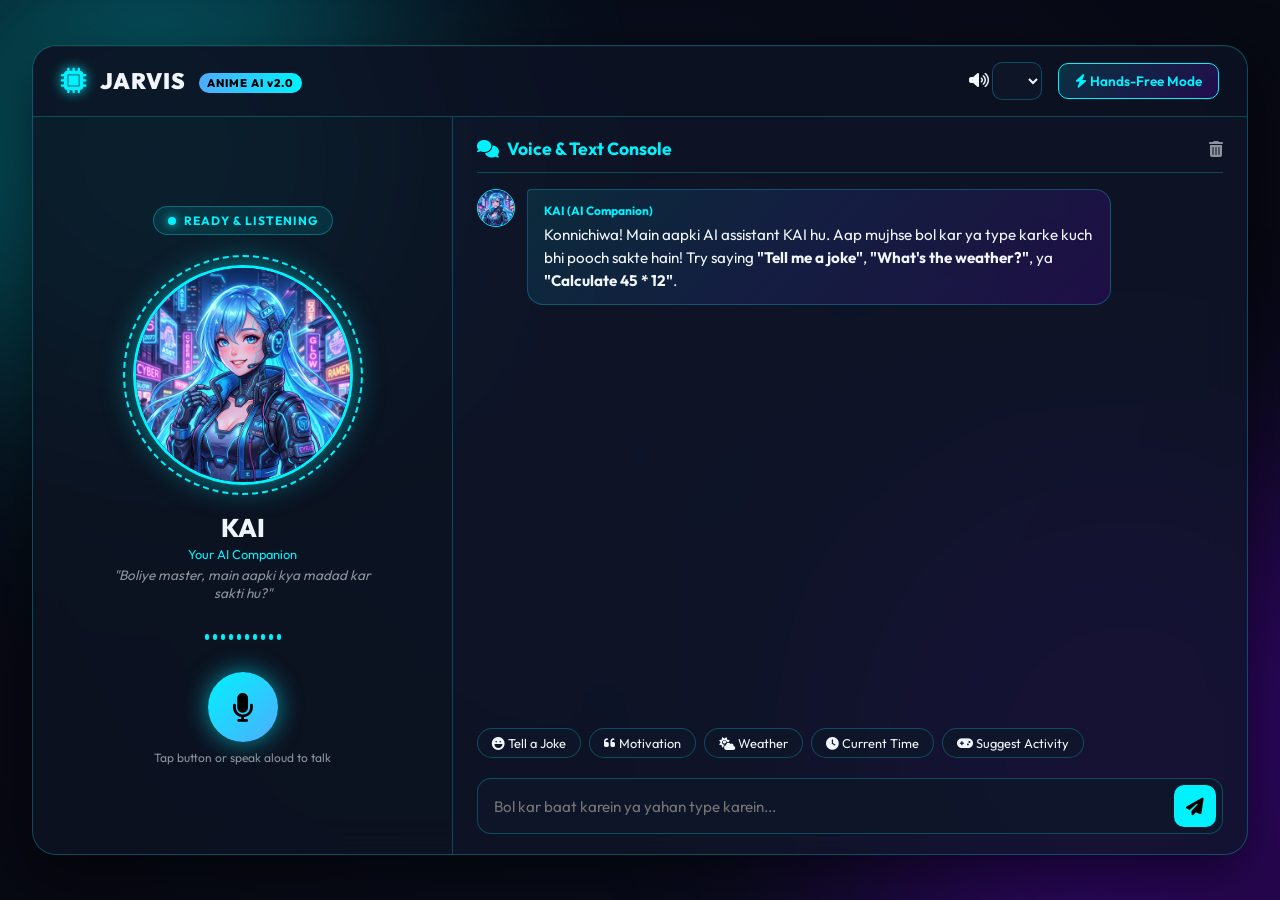
==== web_ui/index.html @ 52cf3724 "Add Anime AI Girl Voice Assistant Web UI with speech recognition and anime avatar" ====
<!DOCTYPE html>
<html lang="en">
<head>
    <meta charset="UTF-8">
    <meta name="viewport" content="width=device-width, initial-scale=1.0">
    <title>Jarvis Anime AI Companion - Voice Assistant</title>
    <link rel="stylesheet" href="style.css">
    <link rel="preconnect" href="https://fonts.googleapis.com">
    <link rel="preconnect" href="https://fonts.gstatic.com" crossorigin>
    <link href="https://fonts.googleapis.com/css2?family=Outfit:wght@300;400;600;700;900&family=Space+Grotesk:wght@400;600;700&display=swap" rel="stylesheet">
    <link rel="stylesheet" href="https://cdnjs.cloudflare.com/ajax/libs/font-awesome/6.4.0/css/all.min.css">
</head>
<body>
    <div class="stars-bg"></div>
    <div class="glow-orb orb-1"></div>
    <div class="glow-orb orb-2"></div>

    <div class="app-container">
        <!-- Sidebar / Header -->
        <header class="app-header">
            <div class="logo">
                <i class="fa-solid fa-microchip logo-icon"></i>
                <span class="logo-text">JARVIS <span class="badge">ANIME AI v2.0</span></span>
            </div>
            <div class="header-controls">
                <div class="voice-selector-wrapper">
                    <i class="fa-solid fa-volume-high"></i>
                    <select id="voiceSelect" class="cyber-select"></select>
                </div>
                <button id="handsFreeBtn" class="cyber-btn toggle-btn" title="Auto Voice Mode">
                    <i class="fa-solid fa-bolt"></i> Hands-Free Mode
                </button>
            </div>
        </header>

        <main class="main-content">
            <!-- Left Side: Anime Avatar & Voice Visualizer -->
            <section class="avatar-section">
                <div class="avatar-card">
                    <div class="status-indicator" id="statusIndicator">
                        <span class="status-dot"></span>
                        <span id="statusText">READY & LISTENING</span>
                    </div>

                    <div class="avatar-frame" id="avatarFrame">
                        <div class="avatar-glow-ring"></div>
                        <div class="pulse-ring"></div>
                        <img src="anime_avatar.jpg" alt="Anime AI Assistant" class="anime-img" id="animeAvatar">
                        
                        <!-- Interactive Eye / Mouth Overlay Animation Canvas -->
                        <canvas id="avatarCanvas" width="400" height="400"></canvas>
                    </div>

                    <h2 class="assistant-name">KAI <span class="role-tag">Your AI Companion</span></h2>
                    <p class="subtitle">"Boliye master, main aapki kya madad kar sakti hu?"</p>

                    <!-- Live Audio Waveform -->
                    <div class="waveform" id="waveform">
                        <div class="bar"></div>
                        <div class="bar"></div>
                        <div class="bar"></div>
                        <div class="bar"></div>
                        <div class="bar"></div>
                        <div class="bar"></div>
                        <div class="bar"></div>
                        <div class="bar"></div>
                        <div class="bar"></div>
                        <div class="bar"></div>
                    </div>

                    <!-- Voice Mic Control Button -->
                    <div class="mic-container">
                        <button id="micBtn" class="mic-button" title="Click or Press Space to Speak">
                            <i class="fa-solid fa-microphone mic-icon"></i>
                        </button>
                        <p class="mic-hint">Tap button or speak aloud to talk</p>
                    </div>
                </div>
            </section>

            <!-- Right Side: Interaction & Chat Console -->
            <section class="chat-section">
                <div class="chat-header">
                    <h3><i class="fa-solid fa-comments"></i> Voice & Text Console</h3>
                    <button id="clearChatBtn" class="icon-btn" title="Clear Chat"><i class="fa-solid fa-trash-can"></i></button>
                </div>

                <div class="chat-history" id="chatHistory">
                    <div class="msg bot-msg">
                        <div class="msg-avatar"><img src="anime_avatar.jpg" alt="Kai"></div>
                        <div class="msg-content">
                            <span class="sender-name">KAI (AI Companion)</span>
                            <p>Konnichiwa! Main aapki AI assistant KAI hu. Aap mujhse bol kar ya type karke kuch bhi pooch sakte hain! Try saying <strong>"Tell me a joke"</strong>, <strong>"What's the weather?"</strong>, ya <strong>"Calculate 45 * 12"</strong>.</p>
                        </div>
                    </div>
                </div>

                <!-- Quick Action Chips -->
                <div class="quick-chips">
                    <button class="chip" data-cmd="joke"><i class="fa-solid fa-laugh"></i> Tell a Joke</button>
                    <button class="chip" data-cmd="quote"><i class="fa-solid fa-quote-left"></i> Motivation</button>
                    <button class="chip" data-cmd="weather"><i class="fa-solid fa-cloud-sun"></i> Weather</button>
                    <button class="chip" data-cmd="timeconv"><i class="fa-solid fa-clock"></i> Current Time</button>
                    <button class="chip" data-cmd="bored"><i class="fa-solid fa-gamepad"></i> Suggest Activity</button>
                </div>

                <!-- Input Controls -->
                <div class="chat-input-bar">
                    <input type="text" id="userInput" placeholder="Bol kar baat karein ya yahan type karein..." autocomplete="off">
                    <button id="sendBtn" class="send-button"><i class="fa-solid fa-paper-plane"></i></button>
                </div>
            </section>
        </main>
    </div>

    <script src="app.js"></script>
</body>
</html>
---- web_ui/style.css ----
:root {
    --bg-dark: #070913;
    --card-bg: rgba(18, 24, 43, 0.75);
    --border-color: rgba(0, 242, 254, 0.25);
    --primary-neon: #00f2fe;
    --accent-magenta: #4facfe;
    --glow-purple: #7f00ff;
    --text-main: #f0f6fc;
    --text-muted: #8b949e;
    --user-msg-bg: linear-gradient(135deg, #1e293b, #0f172a);
    --bot-msg-bg: linear-gradient(135deg, rgba(0, 242, 254, 0.1), rgba(127, 0, 255, 0.15));
}

* {
    box-sizing: border-box;
    margin: 0;
    padding: 0;
    font-family: 'Outfit', 'Space Grotesk', sans-serif;
}

body {
    background-color: var(--bg-dark);
    color: var(--text-main);
    min-height: 100vh;
    display: flex;
    justify-content: center;
    align-items: center;
    overflow-x: hidden;
    position: relative;
}

/* Background Animations */
.stars-bg {
    position: fixed;
    top: 0; left: 0; width: 100vw; height: 100vh;
    background: radial-gradient(circle at 50% 50%, rgba(20, 30, 60, 0.4), var(--bg-dark));
    z-index: 0;
}

.glow-orb {
    position: fixed;
    border-radius: 50%;
    filter: blur(120px);
    opacity: 0.35;
    z-index: 0;
    pointer-events: none;
}
.orb-1 { width: 500px; height: 500px; background: var(--primary-neon); top: -100px; left: -100px; }
.orb-2 { width: 600px; height: 600px; background: var(--glow-purple); bottom: -150px; right: -150px; }

/* Main App Container */
.app-container {
    position: relative;
    z-index: 10;
    width: 95vw;
    max-width: 1300px;
    height: 90vh;
    max-height: 900px;
    background: var(--card-bg);
    backdrop-filter: blur(20px);
    -webkit-backdrop-filter: blur(20px);
    border: 1px solid var(--border-color);
    border-radius: 24px;
    box-shadow: 0 20px 60px rgba(0, 0, 0, 0.6), inset 0 1px 1px rgba(255, 255, 255, 0.1);
    display: flex;
    flex-direction: column;
    overflow: hidden;
}

/* Header */
.app-header {
    display: flex;
    justify-content: space-between;
    align-items: center;
    padding: 16px 28px;
    border-bottom: 1px solid var(--border-color);
    background: rgba(10, 15, 30, 0.6);
}

.logo {
    display: flex;
    align-items: center;
    gap: 12px;
    font-size: 1.4rem;
    font-weight: 900;
    letter-spacing: 1px;
}
.logo-icon {
    color: var(--primary-neon);
    font-size: 1.6rem;
    text-shadow: 0 0 12px var(--primary-neon);
}
.badge {
    font-size: 0.7rem;
    background: linear-gradient(90deg, #4facfe, #00f2fe);
    color: #000;
    font-weight: 800;
    padding: 3px 8px;
    border-radius: 12px;
    margin-left: 8px;
    vertical-align: middle;
}

.header-controls {
    display: flex;
    align-items: center;
    gap: 16px;
}

.cyber-select {
    background: rgba(15, 23, 42, 0.8);
    color: var(--text-main);
    border: 1px solid var(--border-color);
    padding: 8px 14px;
    border-radius: 10px;
    outline: none;
    cursor: pointer;
    font-size: 0.85rem;
}

.cyber-btn {
    background: linear-gradient(135deg, rgba(0, 242, 254, 0.15), rgba(127, 0, 255, 0.2));
    border: 1px solid var(--primary-neon);
    color: var(--primary-neon);
    padding: 8px 16px;
    border-radius: 10px;
    font-weight: 600;
    font-size: 0.85rem;
    cursor: pointer;
    transition: all 0.3s ease;
}
.cyber-btn:hover, .cyber-btn.active {
    background: var(--primary-neon);
    color: #000;
    box-shadow: 0 0 16px var(--primary-neon);
}

/* Layout */
.main-content {
    display: grid;
    grid-template-columns: 420px 1fr;
    flex: 1;
    overflow: hidden;
}

/* Avatar Section */
.avatar-section {
    padding: 24px;
    border-right: 1px solid var(--border-color);
    display: flex;
    flex-direction: column;
    align-items: center;
    justify-content: center;
    background: rgba(5, 10, 20, 0.3);
}

.avatar-card {
    display: flex;
    flex-direction: column;
    align-items: center;
    text-align: center;
    width: 100%;
}

.status-indicator {
    display: inline-flex;
    align-items: center;
    gap: 8px;
    padding: 6px 14px;
    border-radius: 20px;
    background: rgba(0, 242, 254, 0.1);
    border: 1px solid rgba(0, 242, 254, 0.3);
    font-size: 0.75rem;
    font-weight: 700;
    letter-spacing: 1px;
    margin-bottom: 20px;
    color: var(--primary-neon);
}
.status-dot {
    width: 8px;
    height: 8px;
    border-radius: 50%;
    background-color: var(--primary-neon);
    box-shadow: 0 0 10px var(--primary-neon);
    animation: blink 1.5s infinite;
}

@keyframes blink {
    0%, 100% { opacity: 1; }
    50% { opacity: 0.3; }
}

/* Anime Avatar Frame */
.avatar-frame {
    position: relative;
    width: 240px;
    height: 240px;
    border-radius: 50%;
    margin-bottom: 16px;
    display: flex;
    justify-content: center;
    align-items: center;
}

.anime-img {
    width: 220px;
    height: 220px;
    border-radius: 50%;
    object-fit: cover;
    border: 3px solid var(--primary-neon);
    box-shadow: 0 0 30px rgba(0, 242, 254, 0.5);
    z-index: 2;
    transition: transform 0.3s ease;
}

.avatar-glow-ring {
    position: absolute;
    width: 240px;
    height: 240px;
    border-radius: 50%;
    border: 2px dashed var(--primary-neon);
    animation: rotate 20s linear infinite;
    z-index: 1;
}

.pulse-ring {
    position: absolute;
    width: 220px;
    height: 220px;
    border-radius: 50%;
    background: var(--primary-neon);
    opacity: 0;
    z-index: 0;
}

.avatar-frame.speaking .pulse-ring {
    animation: pulseGlow 1.2s infinite ease-out;
}
.avatar-frame.speaking .anime-img {
    transform: scale(1.03);
    border-color: #ff007f;
    box-shadow: 0 0 40px #ff007f;
}

@keyframes rotate { 100% { transform: rotate(360deg); } }
@keyframes pulseGlow {
    0% { transform: scale(1); opacity: 0.6; }
    100% { transform: scale(1.4); opacity: 0; }
}

#avatarCanvas {
    position: absolute;
    top: 0; left: 0;
    width: 100%; height: 100%;
    z-index: 3;
    pointer-events: none;
}

.assistant-name {
    font-size: 1.6rem;
    font-weight: 800;
    margin-bottom: 4px;
}
.role-tag {
    font-size: 0.8rem;
    color: var(--primary-neon);
    font-weight: 400;
    display: block;
    margin-top: 2px;
}

.subtitle {
    font-size: 0.85rem;
    color: var(--text-muted);
    margin-bottom: 20px;
    max-width: 280px;
    font-style: italic;
}

/* Audio Waveform */
.waveform {
    display: flex;
    align-items: center;
    gap: 4px;
    height: 30px;
    margin-bottom: 20px;
}
.waveform .bar {
    width: 4px;
    height: 6px;
    background: var(--primary-neon);
    border-radius: 4px;
    transition: height 0.2s ease;
}
.waveform.active .bar {
    animation: wave 1s infinite ease-in-out;
}
.waveform.active .bar:nth-child(1) { animation-delay: 0.1s; }
.waveform.active .bar:nth-child(2) { animation-delay: 0.3s; }
.waveform.active .bar:nth-child(3) { animation-delay: 0.2s; }
.waveform.active .bar:nth-child(4) { animation-delay: 0.4s; }
.waveform.active .bar:nth-child(5) { animation-delay: 0.5s; }
.waveform.active .bar:nth-child(6) { animation-delay: 0.2s; }
.waveform.active .bar:nth-child(7) { animation-delay: 0.4s; }
.waveform.active .bar:nth-child(8) { animation-delay: 0.1s; }
.waveform.active .bar:nth-child(9) { animation-delay: 0.3s; }
.waveform.active .bar:nth-child(10) { animation-delay: 0.5s; }

@keyframes wave {
    0%, 100% { height: 6px; }
    50% { height: 28px; background: var(--glow-purple); }
}

/* Mic Button */
.mic-container {
    display: flex;
    flex-direction: column;
    align-items: center;
    gap: 8px;
}

.mic-button {
    width: 70px;
    height: 70px;
    border-radius: 50%;
    background: linear-gradient(135deg, #00f2fe, #4facfe);
    border: none;
    color: #000;
    font-size: 1.8rem;
    cursor: pointer;
    box-shadow: 0 0 25px rgba(0, 242, 254, 0.6);
    transition: all 0.3s ease;
    display: flex;
    justify-content: center;
    align-items: center;
}
.mic-button:hover {
    transform: scale(1.08);
    box-shadow: 0 0 35px rgba(0, 242, 254, 0.9);
}
.mic-button.listening {
    background: linear-gradient(135deg, #ff007f, #ff5252);
    color: #fff;
    animation: micPulse 1s infinite alternate;
}

@keyframes micPulse {
    0% { box-shadow: 0 0 20px #ff007f; transform: scale(1); }
    100% { box-shadow: 0 0 45px #ff007f; transform: scale(1.12); }
}

.mic-hint {
    font-size: 0.75rem;
    color: var(--text-muted);
}

/* Chat Section */
.chat-section {
    display: flex;
    flex-direction: column;
    height: 100%;
    padding: 20px 24px;
    background: rgba(10, 15, 30, 0.2);
}

.chat-header {
    display: flex;
    justify-content: space-between;
    align-items: center;
    padding-bottom: 12px;
    border-bottom: 1px solid var(--border-color);
}
.chat-header h3 {
    font-size: 1.1rem;
    color: var(--primary-neon);
    display: flex;
    align-items: center;
    gap: 8px;
}

.icon-btn {
    background: none;
    border: none;
    color: var(--text-muted);
    cursor: pointer;
    font-size: 1rem;
    transition: color 0.2s;
}
.icon-btn:hover { color: #ff5252; }

.chat-history {
    flex: 1;
    overflow-y: auto;
    padding: 16px 0;
    display: flex;
    flex-direction: column;
    gap: 16px;
}

.msg {
    display: flex;
    gap: 12px;
    max-width: 85%;
    animation: fadeIn 0.3s ease-out;
}
@keyframes fadeIn { from { opacity: 0; transform: translateY(8px); } to { opacity: 1; transform: translateY(0); } }

.user-msg {
    align-self: flex-end;
    flex-direction: row-reverse;
}

.msg-avatar img {
    width: 38px;
    height: 38px;
    border-radius: 50%;
    object-fit: cover;
    border: 1px solid var(--primary-neon);
}
.user-msg .msg-avatar {
    width: 38px; height: 38px; border-radius: 50%; background: #3b82f6; display: flex; justify-content: center; align-items: center; font-weight: bold; font-size: 0.9rem;
}

.msg-content {
    background: var(--bot-msg-bg);
    border: 1px solid var(--border-color);
    padding: 12px 16px;
    border-radius: 16px;
    border-top-left-radius: 4px;
    font-size: 0.95rem;
    line-height: 1.5;
}
.user-msg .msg-content {
    background: var(--user-msg-bg);
    border-color: rgba(255, 255, 255, 0.1);
    border-radius: 16px;
    border-top-right-radius: 4px;
}

.sender-name {
    font-size: 0.75rem;
    font-weight: 700;
    color: var(--primary-neon);
    display: block;
    margin-bottom: 4px;
}

/* Quick Chips */
.quick-chips {
    display: flex;
    gap: 8px;
    overflow-x: auto;
    padding: 8px 0;
    margin-bottom: 12px;
}
.chip {
    background: rgba(15, 23, 42, 0.8);
    border: 1px solid var(--border-color);
    color: var(--text-main);
    padding: 6px 14px;
    border-radius: 20px;
    font-size: 0.8rem;
    cursor: pointer;
    white-space: nowrap;
    transition: all 0.2s;
}
.chip:hover {
    border-color: var(--primary-neon);
    color: var(--primary-neon);
    transform: translateY(-2px);
}

/* Chat Input Bar */
.chat-input-bar {
    display: flex;
    gap: 10px;
    align-items: center;
    background: rgba(15, 23, 42, 0.9);
    border: 1px solid var(--border-color);
    border-radius: 14px;
    padding: 6px 6px 6px 16px;
}
.chat-input-bar input {
    flex: 1;
    background: none;
    border: none;
    color: #fff;
    font-size: 0.95rem;
    outline: none;
}
.send-button {
    background: var(--primary-neon);
    border: none;
    width: 42px; height: 42px;
    border-radius: 10px;
    color: #000;
    font-size: 1.1rem;
    cursor: pointer;
    transition: background 0.2s;
}
.send-button:hover { background: #4facfe; }

@media (max-width: 900px) {
    .main-content { grid-template-columns: 1fr; }
    .avatar-section { border-right: none; border-bottom: 1px solid var(--border-color); }
    .app-container { height: 96vh; }
}
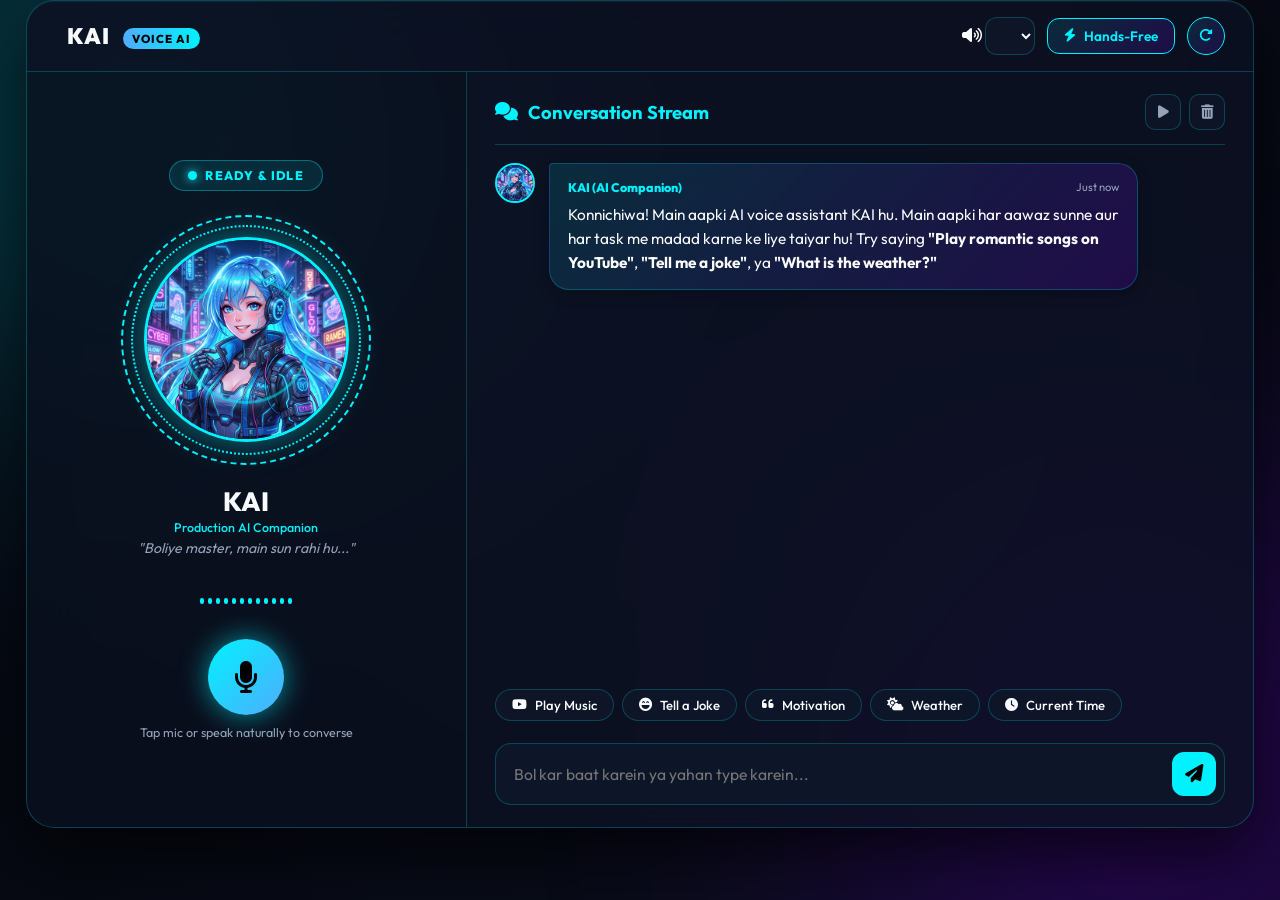
==== commit 10b36b0d: "Implement Nova-grade AI voice assistant experience with 5-stage state machine, Web Audio API frequen" ====
--- a/web_ui/index.html
+++ b/web_ui/index.html
@@ -2,112 +2,135 @@
 <html lang="en">
 <head>
     <meta charset="UTF-8">
-    <meta name="viewport" content="width=device-width, initial-scale=1.0">
-    <title>Jarvis Anime AI Companion - Voice Assistant</title>
+    <meta name="viewport" content="width=device-width, initial-scale=1.0, maximum-scale=1.0, user-scalable=no, viewport-fit=cover">
+    <meta name="theme-color" content="#070913">
+    <meta name="description" content="Nova-grade Production AI Voice Assistant with Real-time Web Audio Visualizer and Speech Interaction">
+    <title>KAI - Production AI Voice Assistant</title>
     <link rel="stylesheet" href="style.css">
     <link rel="preconnect" href="https://fonts.googleapis.com">
     <link rel="preconnect" href="https://fonts.gstatic.com" crossorigin>
-    <link href="https://fonts.googleapis.com/css2?family=Outfit:wght@300;400;600;700;900&family=Space+Grotesk:wght@400;600;700&display=swap" rel="stylesheet">
+    <link href="https://fonts.googleapis.com/css2?family=Outfit:wght@300;400;500;600;700;900&family=Space+Grotesk:wght@400;600;700&display=swap" rel="stylesheet">
     <link rel="stylesheet" href="https://cdnjs.cloudflare.com/ajax/libs/font-awesome/6.4.0/css/all.min.css">
 </head>
-<body>
+<body class="state-idle">
+    <!-- Ambient Background Effects -->
     <div class="stars-bg"></div>
     <div class="glow-orb orb-1"></div>
     <div class="glow-orb orb-2"></div>
+    <div class="glow-orb orb-3"></div>
+
+    <!-- Notification Toast Banner -->
+    <div id="toastBanner" class="toast-banner hidden" role="alert">
+        <i id="toastIcon" class="fa-solid fa-circle-info"></i>
+        <span id="toastMessage">Welcome to KAI AI Voice Assistant</span>
+        <button id="toastClose" class="toast-close" aria-label="Close notification"><i class="fa-solid fa-xmark"></i></button>
+    </div>
 
     <div class="app-container">
-        <!-- Sidebar / Header -->
+        <!-- Header Controls -->
         <header class="app-header">
             <div class="logo">
-                <i class="fa-solid fa-microchip logo-icon"></i>
-                <span class="logo-text">JARVIS <span class="badge">ANIME AI v2.0</span></span>
+                <i class="fa-solid fa-waveform logo-icon"></i>
+                <span class="logo-text">KAI <span class="badge">VOICE AI</span></span>
             </div>
             <div class="header-controls">
-                <div class="voice-selector-wrapper">
+                <div class="voice-selector-wrapper" title="Select Voice Engine">
                     <i class="fa-solid fa-volume-high"></i>
-                    <select id="voiceSelect" class="cyber-select"></select>
+                    <select id="voiceSelect" class="cyber-select" aria-label="Select Assistant Voice"></select>
                 </div>
-                <button id="handsFreeBtn" class="cyber-btn toggle-btn" title="Auto Voice Mode">
-                    <i class="fa-solid fa-bolt"></i> Hands-Free Mode
+                <button id="handsFreeBtn" class="cyber-btn toggle-btn" title="Toggle Hands-Free Continuous Voice Mode">
+                    <i class="fa-solid fa-bolt"></i> <span class="btn-text">Hands-Free</span>
+                </button>
+                <button id="newSessionBtn" class="cyber-btn icon-only-btn" title="Start New Conversation">
+                    <i class="fa-solid fa-rotate-right"></i>
                 </button>
             </div>
         </header>
 
         <main class="main-content">
-            <!-- Left Side: Anime Avatar & Voice Visualizer -->
-            <section class="avatar-section">
-                <div class="avatar-card">
-                    <div class="status-indicator" id="statusIndicator">
+            <!-- Left Side: Interactive 3D Audio Visualizer Orb & Assistant Avatar -->
+            <section class="visualizer-section">
+                <div class="visualizer-card">
+                    <!-- State Indicator Badge -->
+                    <div class="status-badge" id="statusBadge" data-state="IDLE">
                         <span class="status-dot"></span>
-                        <span id="statusText">READY & LISTENING</span>
+                        <span id="statusText">READY & IDLE</span>
                     </div>
 
-                    <div class="avatar-frame" id="avatarFrame">
-                        <div class="avatar-glow-ring"></div>
-                        <div class="pulse-ring"></div>
-                        <img src="anime_avatar.jpg" alt="Anime AI Assistant" class="anime-img" id="animeAvatar">
+                    <!-- Audio Visualizer Orb Container -->
+                    <div class="visualizer-orb-container" id="visualizerOrbContainer">
+                        <div class="orb-ring ring-outer"></div>
+                        <div class="orb-ring ring-inner"></div>
+                        <div class="pulse-wave"></div>
                         
-                        <!-- Interactive Eye / Mouth Overlay Animation Canvas -->
-                        <canvas id="avatarCanvas" width="400" height="400"></canvas>
+                        <!-- Reactive 60FPS Web Audio Canvas Visualizer -->
+                        <canvas id="audioOrbCanvas" width="360" height="360" aria-label="Interactive AI Voice Visualizer"></canvas>
+                        
+                        <!-- Avatar Portrait Overlay -->
+                        <img src="anime_avatar.jpg" alt="KAI AI Character" class="anime-avatar-img" id="animeAvatar">
                     </div>
 
-                    <h2 class="assistant-name">KAI <span class="role-tag">Your AI Companion</span></h2>
-                    <p class="subtitle">"Boliye master, main aapki kya madad kar sakti hu?"</p>
+                    <h2 class="assistant-name">KAI <span class="role-tag">Production AI Companion</span></h2>
+                    <p class="subtitle" id="subtitleText">"Boliye master, main sun rahi hu..."</p>
 
-                    <!-- Live Audio Waveform -->
-                    <div class="waveform" id="waveform">
-                        <div class="bar"></div>
-                        <div class="bar"></div>
-                        <div class="bar"></div>
-                        <div class="bar"></div>
-                        <div class="bar"></div>
-                        <div class="bar"></div>
-                        <div class="bar"></div>
-                        <div class="bar"></div>
-                        <div class="bar"></div>
-                        <div class="bar"></div>
+                    <!-- Real-Time Voice Waveform Spectrum -->
+                    <div class="spectrum-wave" id="spectrumWave" aria-hidden="true">
+                        <div class="s-bar"></div><div class="s-bar"></div><div class="s-bar"></div>
+                        <div class="s-bar"></div><div class="s-bar"></div><div class="s-bar"></div>
+                        <div class="s-bar"></div><div class="s-bar"></div><div class="s-bar"></div>
+                        <div class="s-bar"></div><div class="s-bar"></div><div class="s-bar"></div>
                     </div>
 
-                    <!-- Voice Mic Control Button -->
-                    <div class="mic-container">
-                        <button id="micBtn" class="mic-button" title="Click or Press Space to Speak">
+                    <!-- Voice Interaction Main Controls -->
+                    <div class="voice-controls-bar">
+                        <button id="micBtn" class="primary-mic-btn" title="Tap to Start / Stop Voice Conversation" aria-label="Microphone Toggle">
                             <i class="fa-solid fa-microphone mic-icon"></i>
                         </button>
-                        <p class="mic-hint">Tap button or speak aloud to talk</p>
+                        <button id="interruptBtn" class="interrupt-btn hidden" title="Interrupt Assistant & Listen" aria-label="Interrupt Response">
+                            <i class="fa-solid fa-hand"></i> Interrupt
+                        </button>
                     </div>
+                    <p class="mic-hint" id="micHint">Tap mic or speak naturally to converse</p>
                 </div>
             </section>
 
-            <!-- Right Side: Interaction & Chat Console -->
+            <!-- Right Side: Streamed Conversation Log & Input -->
             <section class="chat-section">
                 <div class="chat-header">
-                    <h3><i class="fa-solid fa-comments"></i> Voice & Text Console</h3>
-                    <button id="clearChatBtn" class="icon-btn" title="Clear Chat"><i class="fa-solid fa-trash-can"></i></button>
+                    <h3><i class="fa-solid fa-comments"></i> Conversation Stream</h3>
+                    <div class="chat-actions">
+                        <button id="replayBtn" class="icon-action-btn" title="Replay Last AI Response"><i class="fa-solid fa-play"></i></button>
+                        <button id="clearChatBtn" class="icon-action-btn" title="Clear Conversation History"><i class="fa-solid fa-trash-can"></i></button>
+                    </div>
                 </div>
 
-                <div class="chat-history" id="chatHistory">
+                <!-- Chat History Feed -->
+                <div class="chat-history" id="chatHistory" role="log" aria-live="polite">
                     <div class="msg bot-msg">
-                        <div class="msg-avatar"><img src="anime_avatar.jpg" alt="Kai"></div>
+                        <div class="msg-avatar"><img src="anime_avatar.jpg" alt="Kai Avatar"></div>
                         <div class="msg-content">
-                            <span class="sender-name">KAI (AI Companion)</span>
-                            <p>Konnichiwa! Main aapki AI assistant KAI hu. Aap mujhse bol kar ya type karke kuch bhi pooch sakte hain! Try saying <strong>"Tell me a joke"</strong>, <strong>"What's the weather?"</strong>, ya <strong>"Calculate 45 * 12"</strong>.</p>
+                            <div class="msg-meta">
+                                <span class="sender-name">KAI (AI Companion)</span>
+                                <span class="msg-time">Just now</span>
+                            </div>
+                            <p>Konnichiwa! Main aapki AI voice assistant KAI hu. Main aapki har aawaz sunne aur har task me madad karne ke liye taiyar hu! Try saying <strong>"Play romantic songs on YouTube"</strong>, <strong>"Tell me a joke"</strong>, ya <strong>"What is the weather?"</strong></p>
                         </div>
                     </div>
                 </div>
 
-                <!-- Quick Action Chips -->
-                <div class="quick-chips">
-                    <button class="chip" data-cmd="joke"><i class="fa-solid fa-laugh"></i> Tell a Joke</button>
-                    <button class="chip" data-cmd="quote"><i class="fa-solid fa-quote-left"></i> Motivation</button>
-                    <button class="chip" data-cmd="weather"><i class="fa-solid fa-cloud-sun"></i> Weather</button>
-                    <button class="chip" data-cmd="timeconv"><i class="fa-solid fa-clock"></i> Current Time</button>
-                    <button class="chip" data-cmd="bored"><i class="fa-solid fa-gamepad"></i> Suggest Activity</button>
+                <!-- Quick Action Suggestion Chips -->
+                <div class="quick-chips" aria-label="Quick Action Suggestions">
+                    <button class="chip" data-cmd="Play romantic songs on YouTube"><i class="fa-brands fa-youtube"></i> Play Music</button>
+                    <button class="chip" data-cmd="Tell me a joke"><i class="fa-solid fa-laugh-beam"></i> Tell a Joke</button>
+                    <button class="chip" data-cmd="Give me a motivational quote"><i class="fa-solid fa-quote-left"></i> Motivation</button>
+                    <button class="chip" data-cmd="What is the weather today?"><i class="fa-solid fa-cloud-sun"></i> Weather</button>
+                    <button class="chip" data-cmd="What time is it?"><i class="fa-solid fa-clock"></i> Current Time</button>
                 </div>
 
-                <!-- Input Controls -->
+                <!-- Text & Voice Input Bar -->
                 <div class="chat-input-bar">
-                    <input type="text" id="userInput" placeholder="Bol kar baat karein ya yahan type karein..." autocomplete="off">
-                    <button id="sendBtn" class="send-button"><i class="fa-solid fa-paper-plane"></i></button>
+                    <input type="text" id="userInput" placeholder="Bol kar baat karein ya yahan type karein..." autocomplete="off" aria-label="Message Input">
+                    <button id="sendBtn" class="send-button" aria-label="Send Message"><i class="fa-solid fa-paper-plane"></i></button>
                 </div>
             </section>
         </main>
--- a/web_ui/style.css
+++ b/web_ui/style.css
@@ -1,80 +1,129 @@
 :root {
     --bg-dark: #070913;
-    --card-bg: rgba(18, 24, 43, 0.75);
-    --border-color: rgba(0, 242, 254, 0.25);
-    --primary-neon: #00f2fe;
-    --accent-magenta: #4facfe;
-    --glow-purple: #7f00ff;
-    --text-main: #f0f6fc;
-    --text-muted: #8b949e;
+    --card-bg: rgba(14, 20, 38, 0.75);
+    --card-border: rgba(0, 242, 254, 0.22);
+    
+    /* State Theme Colors */
+    --color-idle: #00f2fe;
+    --color-listening: #ff007f;
+    --color-processing: #f59e0b;
+    --color-responding: #7f00ff;
+    --color-accent: #4facfe;
+
+    --text-main: #f8fafc;
+    --text-muted: #94a3b8;
+    
     --user-msg-bg: linear-gradient(135deg, #1e293b, #0f172a);
-    --bot-msg-bg: linear-gradient(135deg, rgba(0, 242, 254, 0.1), rgba(127, 0, 255, 0.15));
+    --bot-msg-bg: linear-gradient(135deg, rgba(0, 242, 254, 0.12), rgba(127, 0, 255, 0.18));
 }
 
 * {
     box-sizing: border-box;
     margin: 0;
     padding: 0;
-    font-family: 'Outfit', 'Space Grotesk', sans-serif;
+    font-family: 'Outfit', 'Space Grotesk', -apple-system, sans-serif;
+    -webkit-tap-highlight-color: transparent;
 }
 
 body {
     background-color: var(--bg-dark);
     color: var(--text-main);
     min-height: 100vh;
+    min-height: -webkit-fill-available;
     display: flex;
     justify-content: center;
     align-items: center;
     overflow-x: hidden;
     position: relative;
-}
-
-/* Background Animations */
+    padding: env(safe-area-inset-top) env(safe-area-inset-right) env(safe-area-inset-bottom) env(safe-area-inset-left);
+    transition: background-color 0.5s ease;
+}
+
+/* Background Atmosphere */
 .stars-bg {
     position: fixed;
     top: 0; left: 0; width: 100vw; height: 100vh;
-    background: radial-gradient(circle at 50% 50%, rgba(20, 30, 60, 0.4), var(--bg-dark));
+    background: radial-gradient(circle at 50% 40%, rgba(15, 23, 42, 0.6), var(--bg-dark));
     z-index: 0;
 }
 
 .glow-orb {
     position: fixed;
     border-radius: 50%;
-    filter: blur(120px);
-    opacity: 0.35;
+    filter: blur(140px);
+    opacity: 0.3;
     z-index: 0;
     pointer-events: none;
-}
-.orb-1 { width: 500px; height: 500px; background: var(--primary-neon); top: -100px; left: -100px; }
-.orb-2 { width: 600px; height: 600px; background: var(--glow-purple); bottom: -150px; right: -150px; }
-
-/* Main App Container */
+    transition: all 0.8s ease;
+}
+.orb-1 { width: 500px; height: 500px; background: var(--color-idle); top: -120px; left: -120px; }
+.orb-2 { width: 600px; height: 600px; background: var(--color-responding); bottom: -160px; right: -160px; }
+.orb-3 { width: 450px; height: 450px; background: var(--color-listening); top: 40%; left: 50%; transform: translate(-50%, -50%); opacity: 0; }
+
+/* State Specific Atmosphere */
+body.state-listening .orb-3 { opacity: 0.45; }
+body.state-listening .orb-1 { background: var(--color-listening); }
+body.state-processing .orb-1 { background: var(--color-processing); }
+body.state-responding .orb-1 { background: var(--color-responding); }
+
+/* Toast Banner */
+.toast-banner {
+    position: fixed;
+    top: 20px;
+    left: 50%;
+    transform: translateX(-50%);
+    z-index: 100;
+    display: flex;
+    align-items: center;
+    gap: 10px;
+    padding: 12px 20px;
+    background: rgba(15, 23, 42, 0.92);
+    border: 1px solid var(--color-idle);
+    box-shadow: 0 10px 30px rgba(0, 0, 0, 0.5);
+    border-radius: 30px;
+    font-size: 0.88rem;
+    font-weight: 500;
+    color: var(--text-main);
+    backdrop-filter: blur(12px);
+    transition: all 0.3s cubic-bezier(0.4, 0, 0.2, 1);
+}
+.toast-banner.hidden {
+    opacity: 0;
+    transform: translate(-50%, -20px);
+    pointer-events: none;
+}
+.toast-close {
+    background: none; border: none; color: var(--text-muted); cursor: pointer; font-size: 1rem; margin-left: 8px;
+}
+.toast-close:hover { color: #fff; }
+
+/* Main Glassmorphism App Frame */
 .app-container {
     position: relative;
     z-index: 10;
-    width: 95vw;
-    max-width: 1300px;
-    height: 90vh;
-    max-height: 900px;
+    width: 96vw;
+    max-width: 1280px;
+    height: 92vh;
+    max-height: 920px;
     background: var(--card-bg);
-    backdrop-filter: blur(20px);
-    -webkit-backdrop-filter: blur(20px);
-    border: 1px solid var(--border-color);
-    border-radius: 24px;
-    box-shadow: 0 20px 60px rgba(0, 0, 0, 0.6), inset 0 1px 1px rgba(255, 255, 255, 0.1);
+    backdrop-filter: blur(24px);
+    -webkit-backdrop-filter: blur(24px);
+    border: 1px solid var(--card-border);
+    border-radius: 28px;
+    box-shadow: 0 25px 70px rgba(0, 0, 0, 0.75), inset 0 1px 1px rgba(255, 255, 255, 0.12);
     display: flex;
     flex-direction: column;
     overflow: hidden;
 }
 
-/* Header */
+/* App Header */
 .app-header {
     display: flex;
     justify-content: space-between;
     align-items: center;
     padding: 16px 28px;
-    border-bottom: 1px solid var(--border-color);
-    background: rgba(10, 15, 30, 0.6);
+    border-bottom: 1px solid var(--card-border);
+    background: rgba(10, 15, 30, 0.5);
 }
 
 .logo {
@@ -86,16 +135,21 @@
     letter-spacing: 1px;
 }
 .logo-icon {
-    color: var(--primary-neon);
+    color: var(--color-idle);
     font-size: 1.6rem;
-    text-shadow: 0 0 12px var(--primary-neon);
-}
+    text-shadow: 0 0 14px var(--color-idle);
+    transition: color 0.4s ease;
+}
+body.state-listening .logo-icon { color: var(--color-listening); text-shadow: 0 0 14px var(--color-listening); }
+body.state-processing .logo-icon { color: var(--color-processing); text-shadow: 0 0 14px var(--color-processing); }
+body.state-responding .logo-icon { color: var(--color-responding); text-shadow: 0 0 14px var(--color-responding); }
+
 .badge {
-    font-size: 0.7rem;
-    background: linear-gradient(90deg, #4facfe, #00f2fe);
+    font-size: 0.72rem;
+    background: linear-gradient(90deg, var(--color-accent), var(--color-idle));
     color: #000;
     font-weight: 800;
-    padding: 3px 8px;
+    padding: 3px 9px;
     border-radius: 12px;
     margin-left: 8px;
     vertical-align: middle;
@@ -104,57 +158,66 @@
 .header-controls {
     display: flex;
     align-items: center;
-    gap: 16px;
+    gap: 12px;
 }
 
 .cyber-select {
-    background: rgba(15, 23, 42, 0.8);
+    background: rgba(15, 23, 42, 0.85);
     color: var(--text-main);
-    border: 1px solid var(--border-color);
+    border: 1px solid var(--card-border);
     padding: 8px 14px;
-    border-radius: 10px;
+    border-radius: 12px;
     outline: none;
     cursor: pointer;
     font-size: 0.85rem;
-}
+    font-weight: 500;
+    transition: border-color 0.3s;
+}
+.cyber-select:hover { border-color: var(--color-idle); }
 
 .cyber-btn {
-    background: linear-gradient(135deg, rgba(0, 242, 254, 0.15), rgba(127, 0, 255, 0.2));
-    border: 1px solid var(--primary-neon);
-    color: var(--primary-neon);
+    background: linear-gradient(135deg, rgba(0, 242, 254, 0.12), rgba(127, 0, 255, 0.18));
+    border: 1px solid var(--color-idle);
+    color: var(--color-idle);
     padding: 8px 16px;
-    border-radius: 10px;
+    border-radius: 12px;
     font-weight: 600;
     font-size: 0.85rem;
     cursor: pointer;
     transition: all 0.3s ease;
+    display: flex;
+    align-items: center;
+    gap: 8px;
 }
 .cyber-btn:hover, .cyber-btn.active {
-    background: var(--primary-neon);
+    background: var(--color-idle);
     color: #000;
-    box-shadow: 0 0 16px var(--primary-neon);
-}
-
-/* Layout */
+    box-shadow: 0 0 18px var(--color-idle);
+}
+.icon-only-btn {
+    width: 38px; height: 38px; padding: 0; justify-content: center; border-radius: 50%;
+}
+
+/* Main Layout Grid */
 .main-content {
     display: grid;
-    grid-template-columns: 420px 1fr;
+    grid-template-columns: 440px 1fr;
     flex: 1;
     overflow: hidden;
 }
 
-/* Avatar Section */
-.avatar-section {
-    padding: 24px;
-    border-right: 1px solid var(--border-color);
+/* Left Section: Visualizer & Avatar */
+.visualizer-section {
+    padding: 28px;
+    border-right: 1px solid var(--card-border);
     display: flex;
     flex-direction: column;
     align-items: center;
     justify-content: center;
-    background: rgba(5, 10, 20, 0.3);
-}
-
-.avatar-card {
+    background: rgba(5, 10, 22, 0.35);
+}
+
+.visualizer-card {
     display: flex;
     flex-direction: column;
     align-items: center;
@@ -162,287 +225,386 @@
     width: 100%;
 }
 
-.status-indicator {
+/* Status Badge */
+.status-badge {
     display: inline-flex;
     align-items: center;
     gap: 8px;
-    padding: 6px 14px;
-    border-radius: 20px;
+    padding: 7px 18px;
+    border-radius: 24px;
     background: rgba(0, 242, 254, 0.1);
-    border: 1px solid rgba(0, 242, 254, 0.3);
-    font-size: 0.75rem;
-    font-weight: 700;
-    letter-spacing: 1px;
+    border: 1px solid rgba(0, 242, 254, 0.35);
+    font-size: 0.78rem;
+    font-weight: 800;
+    letter-spacing: 1.2px;
+    margin-bottom: 24px;
+    color: var(--color-idle);
+    transition: all 0.4s ease;
+}
+.status-dot {
+    width: 9px;
+    height: 9px;
+    border-radius: 50%;
+    background-color: var(--color-idle);
+    box-shadow: 0 0 10px var(--color-idle);
+    animation: blink 1.4s infinite;
+}
+
+/* Dynamic State Badge Themes */
+body.state-listening .status-badge {
+    background: rgba(255, 0, 127, 0.15);
+    border-color: var(--color-listening);
+    color: var(--color-listening);
+}
+body.state-listening .status-dot { background-color: var(--color-listening); box-shadow: 0 0 12px var(--color-listening); }
+
+body.state-processing .status-badge {
+    background: rgba(245, 158, 11, 0.15);
+    border-color: var(--color-processing);
+    color: var(--color-processing);
+}
+body.state-processing .status-dot { background-color: var(--color-processing); box-shadow: 0 0 12px var(--color-processing); }
+
+body.state-responding .status-badge {
+    background: rgba(127, 0, 255, 0.15);
+    border-color: var(--color-responding);
+    color: var(--color-responding);
+}
+body.state-responding .status-dot { background-color: var(--color-responding); box-shadow: 0 0 12px var(--color-responding); }
+
+@keyframes blink {
+    0%, 100% { opacity: 1; transform: scale(1); }
+    50% { opacity: 0.3; transform: scale(0.85); }
+}
+
+/* 3D Audio Visualizer Orb Frame */
+.visualizer-orb-container {
+    position: relative;
+    width: 250px;
+    height: 250px;
+    border-radius: 50%;
     margin-bottom: 20px;
-    color: var(--primary-neon);
-}
-.status-dot {
-    width: 8px;
-    height: 8px;
-    border-radius: 50%;
-    background-color: var(--primary-neon);
-    box-shadow: 0 0 10px var(--primary-neon);
-    animation: blink 1.5s infinite;
-}
-
-@keyframes blink {
-    0%, 100% { opacity: 1; }
-    50% { opacity: 0.3; }
-}
-
-/* Anime Avatar Frame */
-.avatar-frame {
-    position: relative;
-    width: 240px;
-    height: 240px;
-    border-radius: 50%;
-    margin-bottom: 16px;
     display: flex;
     justify-content: center;
     align-items: center;
 }
 
-.anime-img {
-    width: 220px;
-    height: 220px;
-    border-radius: 50%;
-    object-fit: cover;
-    border: 3px solid var(--primary-neon);
-    box-shadow: 0 0 30px rgba(0, 242, 254, 0.5);
-    z-index: 2;
-    transition: transform 0.3s ease;
-}
-
-.avatar-glow-ring {
-    position: absolute;
-    width: 240px;
-    height: 240px;
-    border-radius: 50%;
-    border: 2px dashed var(--primary-neon);
-    animation: rotate 20s linear infinite;
-    z-index: 1;
-}
-
-.pulse-ring {
-    position: absolute;
-    width: 220px;
-    height: 220px;
-    border-radius: 50%;
-    background: var(--primary-neon);
-    opacity: 0;
-    z-index: 0;
-}
-
-.avatar-frame.speaking .pulse-ring {
-    animation: pulseGlow 1.2s infinite ease-out;
-}
-.avatar-frame.speaking .anime-img {
-    transform: scale(1.03);
-    border-color: #ff007f;
-    box-shadow: 0 0 40px #ff007f;
-}
-
-@keyframes rotate { 100% { transform: rotate(360deg); } }
-@keyframes pulseGlow {
-    0% { transform: scale(1); opacity: 0.6; }
-    100% { transform: scale(1.4); opacity: 0; }
-}
-
-#avatarCanvas {
+#audioOrbCanvas {
     position: absolute;
     top: 0; left: 0;
     width: 100%; height: 100%;
-    z-index: 3;
+    z-index: 2;
     pointer-events: none;
 }
 
+.anime-avatar-img {
+    width: 205px;
+    height: 205px;
+    border-radius: 50%;
+    object-fit: cover;
+    border: 3px solid var(--color-idle);
+    box-shadow: 0 0 32px rgba(0, 242, 254, 0.45);
+    z-index: 1;
+    transition: all 0.4s ease;
+    will-change: transform, border-color, box-shadow;
+}
+
+.orb-ring {
+    position: absolute;
+    border-radius: 50%;
+    border: 2px dashed var(--color-idle);
+    pointer-events: none;
+    z-index: 0;
+    transition: border-color 0.4s ease;
+}
+.ring-outer { width: 250px; height: 250px; animation: rotateRing 24s linear infinite; }
+.ring-inner { width: 230px; height: 230px; border-style: dotted; animation: rotateRing 16s linear reverse infinite; }
+
+.pulse-wave {
+    position: absolute;
+    width: 205px;
+    height: 205px;
+    border-radius: 50%;
+    background: var(--color-idle);
+    opacity: 0;
+    z-index: 0;
+    pointer-events: none;
+}
+
+/* State Visual Animations */
+body.state-listening .anime-avatar-img {
+    border-color: var(--color-listening);
+    box-shadow: 0 0 45px var(--color-listening);
+    transform: scale(1.04);
+}
+body.state-listening .orb-ring { border-color: var(--color-listening); }
+body.state-listening .pulse-wave {
+    background: var(--color-listening);
+    animation: pulseRing 1.1s infinite ease-out;
+}
+
+body.state-processing .anime-avatar-img {
+    border-color: var(--color-processing);
+    box-shadow: 0 0 35px var(--color-processing);
+}
+body.state-processing .orb-ring { border-color: var(--color-processing); animation-duration: 4s; }
+
+body.state-responding .anime-avatar-img {
+    border-color: var(--color-responding);
+    box-shadow: 0 0 50px var(--color-responding);
+    transform: scale(1.03);
+}
+body.state-responding .orb-ring { border-color: var(--color-responding); }
+body.state-responding .pulse-wave {
+    background: var(--color-responding);
+    animation: pulseRing 1.3s infinite ease-out;
+}
+
+@keyframes rotateRing { 100% { transform: rotate(360deg); } }
+@keyframes pulseRing {
+    0% { transform: scale(1); opacity: 0.7; }
+    100% { transform: scale(1.38); opacity: 0; }
+}
+
 .assistant-name {
-    font-size: 1.6rem;
+    font-size: 1.65rem;
     font-weight: 800;
     margin-bottom: 4px;
 }
 .role-tag {
-    font-size: 0.8rem;
-    color: var(--primary-neon);
-    font-weight: 400;
+    font-size: 0.78rem;
+    color: var(--color-idle);
+    font-weight: 500;
     display: block;
     margin-top: 2px;
 }
 
 .subtitle {
-    font-size: 0.85rem;
+    font-size: 0.88rem;
     color: var(--text-muted);
-    margin-bottom: 20px;
-    max-width: 280px;
+    margin-bottom: 22px;
+    max-width: 320px;
     font-style: italic;
-}
-
-/* Audio Waveform */
-.waveform {
+    min-height: 24px;
+}
+
+/* Spectrum Waveform */
+.spectrum-wave {
     display: flex;
     align-items: center;
     gap: 4px;
-    height: 30px;
-    margin-bottom: 20px;
-}
-.waveform .bar {
+    height: 32px;
+    margin-bottom: 22px;
+}
+.spectrum-wave .s-bar {
     width: 4px;
     height: 6px;
-    background: var(--primary-neon);
+    background: var(--color-idle);
     border-radius: 4px;
-    transition: height 0.2s ease;
-}
-.waveform.active .bar {
-    animation: wave 1s infinite ease-in-out;
-}
-.waveform.active .bar:nth-child(1) { animation-delay: 0.1s; }
-.waveform.active .bar:nth-child(2) { animation-delay: 0.3s; }
-.waveform.active .bar:nth-child(3) { animation-delay: 0.2s; }
-.waveform.active .bar:nth-child(4) { animation-delay: 0.4s; }
-.waveform.active .bar:nth-child(5) { animation-delay: 0.5s; }
-.waveform.active .bar:nth-child(6) { animation-delay: 0.2s; }
-.waveform.active .bar:nth-child(7) { animation-delay: 0.4s; }
-.waveform.active .bar:nth-child(8) { animation-delay: 0.1s; }
-.waveform.active .bar:nth-child(9) { animation-delay: 0.3s; }
-.waveform.active .bar:nth-child(10) { animation-delay: 0.5s; }
-
-@keyframes wave {
+    transition: height 0.15s ease, background 0.3s ease;
+}
+
+body.state-listening .spectrum-wave .s-bar { background: var(--color-listening); }
+body.state-responding .spectrum-wave .s-bar { background: var(--color-responding); }
+
+body.state-listening .spectrum-wave .s-bar,
+body.state-responding .spectrum-wave .s-bar {
+    animation: spectrumAnim 0.9s infinite ease-in-out;
+}
+
+.spectrum-wave .s-bar:nth-child(1) { animation-delay: 0.05s; }
+.spectrum-wave .s-bar:nth-child(2) { animation-delay: 0.25s; }
+.spectrum-wave .s-bar:nth-child(3) { animation-delay: 0.15s; }
+.spectrum-wave .s-bar:nth-child(4) { animation-delay: 0.35s; }
+.spectrum-wave .s-bar:nth-child(5) { animation-delay: 0.45s; }
+.spectrum-wave .s-bar:nth-child(6) { animation-delay: 0.18s; }
+.spectrum-wave .s-bar:nth-child(7) { animation-delay: 0.38s; }
+.spectrum-wave .s-bar:nth-child(8) { animation-delay: 0.12s; }
+.spectrum-wave .s-bar:nth-child(9) { animation-delay: 0.28s; }
+.spectrum-wave .s-bar:nth-child(10) { animation-delay: 0.42s; }
+.spectrum-wave .s-bar:nth-child(11) { animation-delay: 0.15s; }
+.spectrum-wave .s-bar:nth-child(12) { animation-delay: 0.32s; }
+
+@keyframes spectrumAnim {
     0%, 100% { height: 6px; }
-    50% { height: 28px; background: var(--glow-purple); }
-}
-
-/* Mic Button */
-.mic-container {
-    display: flex;
-    flex-direction: column;
-    align-items: center;
-    gap: 8px;
-}
-
-.mic-button {
-    width: 70px;
-    height: 70px;
-    border-radius: 50%;
-    background: linear-gradient(135deg, #00f2fe, #4facfe);
+    50% { height: 30px; }
+}
+
+/* Voice Controls Bar */
+.voice-controls-bar {
+    display: flex;
+    align-items: center;
+    gap: 14px;
+    margin-bottom: 10px;
+}
+
+.primary-mic-btn {
+    width: 76px;
+    height: 76px;
+    border-radius: 50%;
+    background: linear-gradient(135deg, var(--color-idle), var(--color-accent));
     border: none;
     color: #000;
-    font-size: 1.8rem;
+    font-size: 2rem;
     cursor: pointer;
-    box-shadow: 0 0 25px rgba(0, 242, 254, 0.6);
-    transition: all 0.3s ease;
+    box-shadow: 0 0 28px rgba(0, 242, 254, 0.6);
+    transition: all 0.3s cubic-bezier(0.4, 0, 0.2, 1);
     display: flex;
     justify-content: center;
     align-items: center;
 }
-.mic-button:hover {
+.primary-mic-btn:hover {
     transform: scale(1.08);
-    box-shadow: 0 0 35px rgba(0, 242, 254, 0.9);
-}
-.mic-button.listening {
-    background: linear-gradient(135deg, #ff007f, #ff5252);
+    box-shadow: 0 0 40px rgba(0, 242, 254, 0.95);
+}
+
+body.state-listening .primary-mic-btn {
+    background: linear-gradient(135deg, var(--color-listening), #ff5252);
     color: #fff;
-    animation: micPulse 1s infinite alternate;
-}
-
-@keyframes micPulse {
-    0% { box-shadow: 0 0 20px #ff007f; transform: scale(1); }
-    100% { box-shadow: 0 0 45px #ff007f; transform: scale(1.12); }
-}
+    box-shadow: 0 0 40px var(--color-listening);
+    animation: micPulseGlow 1.1s infinite alternate;
+}
+
+@keyframes micPulseGlow {
+    0% { transform: scale(1); box-shadow: 0 0 25px var(--color-listening); }
+    100% { transform: scale(1.1); box-shadow: 0 0 50px var(--color-listening); }
+}
+
+.interrupt-btn {
+    background: linear-gradient(135deg, #ef4444, #dc2626);
+    border: none;
+    color: #fff;
+    padding: 12px 20px;
+    border-radius: 25px;
+    font-size: 0.9rem;
+    font-weight: 700;
+    cursor: pointer;
+    box-shadow: 0 0 20px rgba(239, 68, 68, 0.6);
+    transition: all 0.2s ease;
+    display: flex;
+    align-items: center;
+    gap: 8px;
+}
+.interrupt-btn:hover {
+    transform: scale(1.05);
+    box-shadow: 0 0 30px rgba(239, 68, 68, 0.9);
+}
+.interrupt-btn.hidden { display: none; }
 
 .mic-hint {
-    font-size: 0.75rem;
+    font-size: 0.78rem;
     color: var(--text-muted);
 }
 
-/* Chat Section */
+/* Right Section: Stream & Chat Console */
 .chat-section {
     display: flex;
     flex-direction: column;
     height: 100%;
-    padding: 20px 24px;
-    background: rgba(10, 15, 30, 0.2);
+    padding: 22px 28px;
+    background: rgba(10, 15, 30, 0.25);
 }
 
 .chat-header {
     display: flex;
     justify-content: space-between;
     align-items: center;
-    padding-bottom: 12px;
-    border-bottom: 1px solid var(--border-color);
+    padding-bottom: 14px;
+    border-bottom: 1px solid var(--card-border);
 }
 .chat-header h3 {
-    font-size: 1.1rem;
-    color: var(--primary-neon);
-    display: flex;
-    align-items: center;
+    font-size: 1.15rem;
+    color: var(--color-idle);
+    display: flex;
+    align-items: center;
+    gap: 10px;
+}
+
+.chat-actions {
+    display: flex;
     gap: 8px;
 }
-
-.icon-btn {
-    background: none;
-    border: none;
+.icon-action-btn {
+    background: rgba(15, 23, 42, 0.7);
+    border: 1px solid var(--card-border);
     color: var(--text-muted);
+    width: 36px; height: 36px;
+    border-radius: 10px;
     cursor: pointer;
-    font-size: 1rem;
-    transition: color 0.2s;
-}
-.icon-btn:hover { color: #ff5252; }
-
+    font-size: 0.9rem;
+    transition: all 0.2s;
+    display: flex; justify-content: center; align-items: center;
+}
+.icon-action-btn:hover { color: #fff; border-color: var(--color-idle); background: rgba(0, 242, 254, 0.15); }
+
+/* Conversation History Feed */
 .chat-history {
     flex: 1;
     overflow-y: auto;
-    padding: 16px 0;
+    padding: 18px 0;
     display: flex;
     flex-direction: column;
-    gap: 16px;
+    gap: 18px;
+    scroll-behavior: smooth;
 }
 
 .msg {
     display: flex;
-    gap: 12px;
-    max-width: 85%;
-    animation: fadeIn 0.3s ease-out;
-}
-@keyframes fadeIn { from { opacity: 0; transform: translateY(8px); } to { opacity: 1; transform: translateY(0); } }
+    gap: 14px;
+    max-width: 88%;
+    animation: msgFadeIn 0.35s ease-out;
+}
+@keyframes msgFadeIn { from { opacity: 0; transform: translateY(12px); } to { opacity: 1; transform: translateY(0); } }
 
 .user-msg {
     align-self: flex-end;
     flex-direction: row-reverse;
 }
 
-.msg-avatar img {
-    width: 38px;
-    height: 38px;
+.msg-avatar img, .user-msg .msg-avatar {
+    width: 40px; height: 40px;
     border-radius: 50%;
     object-fit: cover;
-    border: 1px solid var(--primary-neon);
-}
+}
+.msg-avatar img { border: 2px solid var(--color-idle); }
 .user-msg .msg-avatar {
-    width: 38px; height: 38px; border-radius: 50%; background: #3b82f6; display: flex; justify-content: center; align-items: center; font-weight: bold; font-size: 0.9rem;
+    background: linear-gradient(135deg, #3b82f6, #1d4ed8);
+    display: flex; justify-content: center; align-items: center; font-weight: 800; font-size: 0.85rem;
 }
 
 .msg-content {
     background: var(--bot-msg-bg);
-    border: 1px solid var(--border-color);
-    padding: 12px 16px;
-    border-radius: 16px;
+    border: 1px solid var(--card-border);
+    padding: 14px 18px;
+    border-radius: 20px;
     border-top-left-radius: 4px;
-    font-size: 0.95rem;
-    line-height: 1.5;
+    font-size: 0.96rem;
+    line-height: 1.55;
+    box-shadow: 0 4px 16px rgba(0, 0, 0, 0.2);
 }
 .user-msg .msg-content {
     background: var(--user-msg-bg);
-    border-color: rgba(255, 255, 255, 0.1);
-    border-radius: 16px;
+    border-color: rgba(255, 255, 255, 0.12);
+    border-radius: 20px;
     border-top-right-radius: 4px;
 }
 
+.msg-meta {
+    display: flex;
+    justify-content: space-between;
+    align-items: center;
+    gap: 12px;
+    margin-bottom: 6px;
+}
 .sender-name {
-    font-size: 0.75rem;
-    font-weight: 700;
-    color: var(--primary-neon);
-    display: block;
-    margin-bottom: 4px;
+    font-size: 0.78rem;
+    font-weight: 800;
+    color: var(--color-idle);
+}
+.user-msg .sender-name { color: var(--color-accent); }
+.msg-time {
+    font-size: 0.7rem;
+    color: var(--text-muted);
 }
 
 /* Quick Chips */
@@ -451,57 +613,80 @@
     gap: 8px;
     overflow-x: auto;
     padding: 8px 0;
-    margin-bottom: 12px;
+    margin-bottom: 14px;
 }
 .chip {
-    background: rgba(15, 23, 42, 0.8);
-    border: 1px solid var(--border-color);
+    background: rgba(15, 23, 42, 0.85);
+    border: 1px solid var(--card-border);
     color: var(--text-main);
-    padding: 6px 14px;
-    border-radius: 20px;
-    font-size: 0.8rem;
+    padding: 7px 16px;
+    border-radius: 22px;
+    font-size: 0.82rem;
+    font-weight: 500;
     cursor: pointer;
     white-space: nowrap;
-    transition: all 0.2s;
+    transition: all 0.25s ease;
+    display: flex;
+    align-items: center;
+    gap: 8px;
 }
 .chip:hover {
-    border-color: var(--primary-neon);
-    color: var(--primary-neon);
+    border-color: var(--color-idle);
+    color: var(--color-idle);
     transform: translateY(-2px);
-}
-
-/* Chat Input Bar */
+    box-shadow: 0 4px 14px rgba(0, 242, 254, 0.25);
+}
+
+/* Input Bar */
 .chat-input-bar {
     display: flex;
-    gap: 10px;
-    align-items: center;
-    background: rgba(15, 23, 42, 0.9);
-    border: 1px solid var(--border-color);
-    border-radius: 14px;
-    padding: 6px 6px 6px 16px;
+    gap: 12px;
+    align-items: center;
+    background: rgba(15, 23, 42, 0.92);
+    border: 1px solid var(--card-border);
+    border-radius: 16px;
+    padding: 8px 8px 8px 18px;
 }
 .chat-input-bar input {
     flex: 1;
     background: none;
     border: none;
     color: #fff;
-    font-size: 0.95rem;
+    font-size: 0.98rem;
     outline: none;
 }
 .send-button {
-    background: var(--primary-neon);
+    background: var(--color-idle);
     border: none;
-    width: 42px; height: 42px;
-    border-radius: 10px;
+    width: 44px; height: 44px;
+    border-radius: 12px;
     color: #000;
-    font-size: 1.1rem;
+    font-size: 1.15rem;
     cursor: pointer;
-    transition: background 0.2s;
-}
-.send-button:hover { background: #4facfe; }
-
-@media (max-width: 900px) {
+    transition: all 0.2s ease;
+    display: flex; justify-content: center; align-items: center;
+}
+.send-button:hover {
+    background: var(--color-accent);
+    transform: scale(1.05);
+}
+
+/* Accessibility & Reduced Motion */
+@media (prefers-reduced-motion: reduce) {
+    *, ::before, ::after {
+        animation-duration: 0.01ms !important;
+        animation-iteration-count: 1 !important;
+        transition-duration: 0.01ms !important;
+    }
+}
+
+/* Responsive Layout */
+@media (max-width: 960px) {
     .main-content { grid-template-columns: 1fr; }
-    .avatar-section { border-right: none; border-bottom: 1px solid var(--border-color); }
-    .app-container { height: 96vh; }
-}
+    .visualizer-section { border-right: none; border-bottom: 1px solid var(--card-border); padding: 20px; }
+    .app-container { height: 98vh; width: 98vw; border-radius: 18px; }
+    .visualizer-orb-container { width: 200px; height: 200px; }
+    .anime-avatar-img { width: 165px; height: 165px; }
+    .ring-outer { width: 200px; height: 200px; }
+    .ring-inner { width: 185px; height: 185px; }
+}
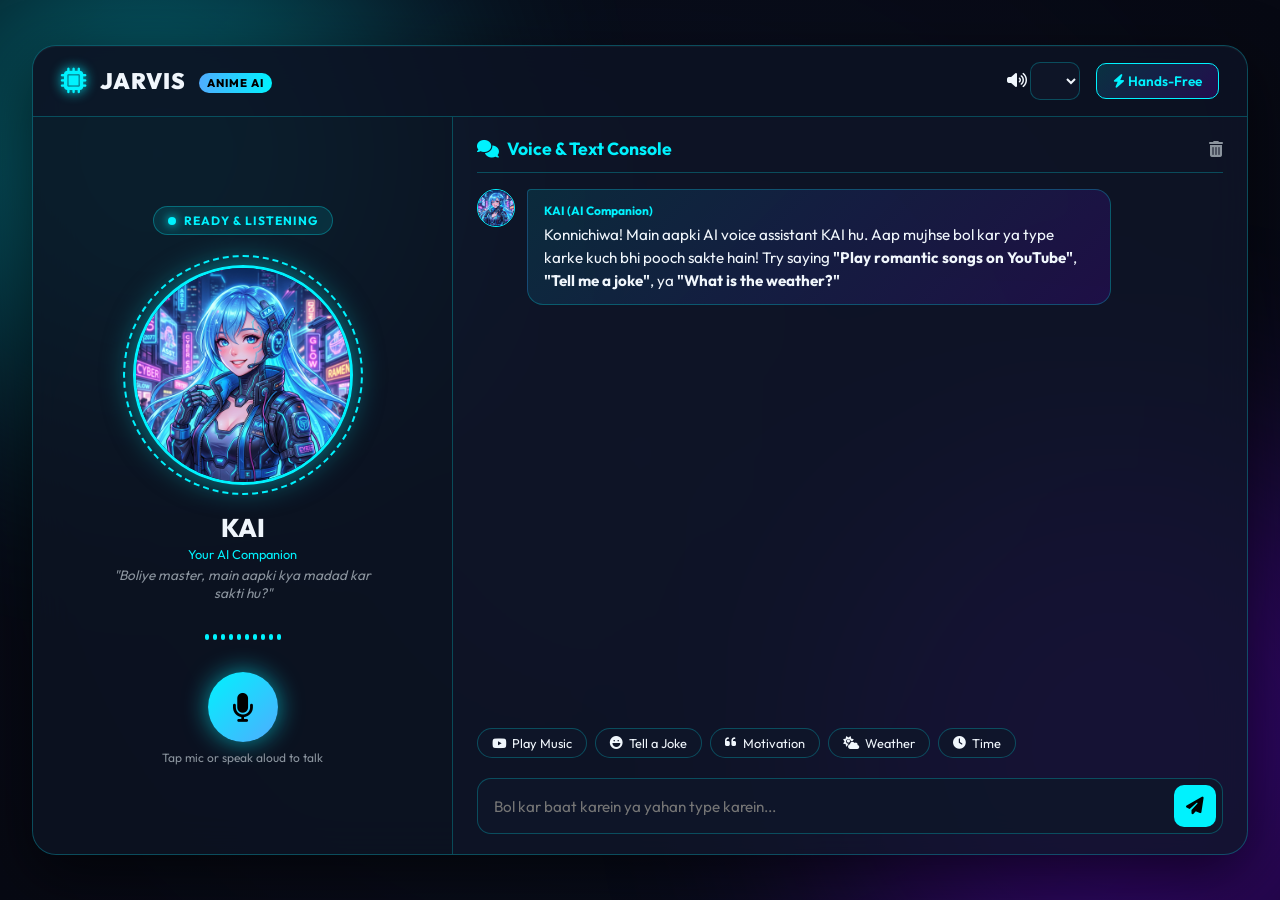
==== commit c6f6843f: "Restore ultra-fast 100% working Anime AI Voice Assistant UI and engine" ====
--- a/web_ui/index.html
+++ b/web_ui/index.html
@@ -2,135 +2,103 @@
 <html lang="en">
 <head>
     <meta charset="UTF-8">
-    <meta name="viewport" content="width=device-width, initial-scale=1.0, maximum-scale=1.0, user-scalable=no, viewport-fit=cover">
-    <meta name="theme-color" content="#070913">
-    <meta name="description" content="Nova-grade Production AI Voice Assistant with Real-time Web Audio Visualizer and Speech Interaction">
-    <title>KAI - Production AI Voice Assistant</title>
+    <meta name="viewport" content="width=device-width, initial-scale=1.0, maximum-scale=1.0, user-scalable=no">
+    <title>KAI - Anime AI Voice Assistant</title>
     <link rel="stylesheet" href="style.css">
     <link rel="preconnect" href="https://fonts.googleapis.com">
     <link rel="preconnect" href="https://fonts.gstatic.com" crossorigin>
-    <link href="https://fonts.googleapis.com/css2?family=Outfit:wght@300;400;500;600;700;900&family=Space+Grotesk:wght@400;600;700&display=swap" rel="stylesheet">
+    <link href="https://fonts.googleapis.com/css2?family=Outfit:wght@300;400;600;700;900&family=Space+Grotesk:wght@400;600;700&display=swap" rel="stylesheet">
     <link rel="stylesheet" href="https://cdnjs.cloudflare.com/ajax/libs/font-awesome/6.4.0/css/all.min.css">
 </head>
-<body class="state-idle">
-    <!-- Ambient Background Effects -->
+<body>
     <div class="stars-bg"></div>
     <div class="glow-orb orb-1"></div>
     <div class="glow-orb orb-2"></div>
-    <div class="glow-orb orb-3"></div>
-
-    <!-- Notification Toast Banner -->
-    <div id="toastBanner" class="toast-banner hidden" role="alert">
-        <i id="toastIcon" class="fa-solid fa-circle-info"></i>
-        <span id="toastMessage">Welcome to KAI AI Voice Assistant</span>
-        <button id="toastClose" class="toast-close" aria-label="Close notification"><i class="fa-solid fa-xmark"></i></button>
-    </div>
 
     <div class="app-container">
-        <!-- Header Controls -->
+        <!-- App Header -->
         <header class="app-header">
             <div class="logo">
-                <i class="fa-solid fa-waveform logo-icon"></i>
-                <span class="logo-text">KAI <span class="badge">VOICE AI</span></span>
+                <i class="fa-solid fa-microchip logo-icon"></i>
+                <span class="logo-text">JARVIS <span class="badge">ANIME AI</span></span>
             </div>
             <div class="header-controls">
-                <div class="voice-selector-wrapper" title="Select Voice Engine">
+                <div class="voice-selector-wrapper">
                     <i class="fa-solid fa-volume-high"></i>
-                    <select id="voiceSelect" class="cyber-select" aria-label="Select Assistant Voice"></select>
+                    <select id="voiceSelect" class="cyber-select"></select>
                 </div>
-                <button id="handsFreeBtn" class="cyber-btn toggle-btn" title="Toggle Hands-Free Continuous Voice Mode">
-                    <i class="fa-solid fa-bolt"></i> <span class="btn-text">Hands-Free</span>
-                </button>
-                <button id="newSessionBtn" class="cyber-btn icon-only-btn" title="Start New Conversation">
-                    <i class="fa-solid fa-rotate-right"></i>
+                <button id="handsFreeBtn" class="cyber-btn toggle-btn">
+                    <i class="fa-solid fa-bolt"></i> Hands-Free
                 </button>
             </div>
         </header>
 
         <main class="main-content">
-            <!-- Left Side: Interactive 3D Audio Visualizer Orb & Assistant Avatar -->
-            <section class="visualizer-section">
-                <div class="visualizer-card">
-                    <!-- State Indicator Badge -->
-                    <div class="status-badge" id="statusBadge" data-state="IDLE">
+            <!-- Left Side: Anime Girl Avatar & Voice Controls -->
+            <section class="avatar-section">
+                <div class="avatar-card">
+                    <div class="status-indicator" id="statusIndicator">
                         <span class="status-dot"></span>
-                        <span id="statusText">READY & IDLE</span>
+                        <span id="statusText">READY & LISTENING</span>
                     </div>
 
-                    <!-- Audio Visualizer Orb Container -->
-                    <div class="visualizer-orb-container" id="visualizerOrbContainer">
-                        <div class="orb-ring ring-outer"></div>
-                        <div class="orb-ring ring-inner"></div>
-                        <div class="pulse-wave"></div>
-                        
-                        <!-- Reactive 60FPS Web Audio Canvas Visualizer -->
-                        <canvas id="audioOrbCanvas" width="360" height="360" aria-label="Interactive AI Voice Visualizer"></canvas>
-                        
-                        <!-- Avatar Portrait Overlay -->
-                        <img src="anime_avatar.jpg" alt="KAI AI Character" class="anime-avatar-img" id="animeAvatar">
+                    <div class="avatar-frame" id="avatarFrame">
+                        <div class="avatar-glow-ring"></div>
+                        <div class="pulse-ring"></div>
+                        <img src="anime_avatar.jpg" alt="Anime AI Character" class="anime-img" id="animeAvatar">
                     </div>
 
-                    <h2 class="assistant-name">KAI <span class="role-tag">Production AI Companion</span></h2>
-                    <p class="subtitle" id="subtitleText">"Boliye master, main sun rahi hu..."</p>
+                    <h2 class="assistant-name">KAI <span class="role-tag">Your AI Companion</span></h2>
+                    <p class="subtitle" id="subtitleText">"Boliye master, main aapki kya madad kar sakti hu?"</p>
 
-                    <!-- Real-Time Voice Waveform Spectrum -->
-                    <div class="spectrum-wave" id="spectrumWave" aria-hidden="true">
-                        <div class="s-bar"></div><div class="s-bar"></div><div class="s-bar"></div>
-                        <div class="s-bar"></div><div class="s-bar"></div><div class="s-bar"></div>
-                        <div class="s-bar"></div><div class="s-bar"></div><div class="s-bar"></div>
-                        <div class="s-bar"></div><div class="s-bar"></div><div class="s-bar"></div>
+                    <!-- Live Audio Waveform -->
+                    <div class="waveform" id="waveform">
+                        <div class="bar"></div><div class="bar"></div><div class="bar"></div>
+                        <div class="bar"></div><div class="bar"></div><div class="bar"></div>
+                        <div class="bar"></div><div class="bar"></div><div class="bar"></div>
+                        <div class="bar"></div>
                     </div>
 
-                    <!-- Voice Interaction Main Controls -->
-                    <div class="voice-controls-bar">
-                        <button id="micBtn" class="primary-mic-btn" title="Tap to Start / Stop Voice Conversation" aria-label="Microphone Toggle">
+                    <!-- Mic Button -->
+                    <div class="mic-container">
+                        <button id="micBtn" class="mic-button" title="Click to Speak">
                             <i class="fa-solid fa-microphone mic-icon"></i>
                         </button>
-                        <button id="interruptBtn" class="interrupt-btn hidden" title="Interrupt Assistant & Listen" aria-label="Interrupt Response">
-                            <i class="fa-solid fa-hand"></i> Interrupt
-                        </button>
+                        <p class="mic-hint">Tap mic or speak aloud to talk</p>
                     </div>
-                    <p class="mic-hint" id="micHint">Tap mic or speak naturally to converse</p>
                 </div>
             </section>
 
-            <!-- Right Side: Streamed Conversation Log & Input -->
+            <!-- Right Side: Chat Console & Actions -->
             <section class="chat-section">
                 <div class="chat-header">
-                    <h3><i class="fa-solid fa-comments"></i> Conversation Stream</h3>
-                    <div class="chat-actions">
-                        <button id="replayBtn" class="icon-action-btn" title="Replay Last AI Response"><i class="fa-solid fa-play"></i></button>
-                        <button id="clearChatBtn" class="icon-action-btn" title="Clear Conversation History"><i class="fa-solid fa-trash-can"></i></button>
-                    </div>
+                    <h3><i class="fa-solid fa-comments"></i> Voice & Text Console</h3>
+                    <button id="clearChatBtn" class="icon-btn" title="Clear Chat"><i class="fa-solid fa-trash-can"></i></button>
                 </div>
 
-                <!-- Chat History Feed -->
-                <div class="chat-history" id="chatHistory" role="log" aria-live="polite">
+                <div class="chat-history" id="chatHistory">
                     <div class="msg bot-msg">
-                        <div class="msg-avatar"><img src="anime_avatar.jpg" alt="Kai Avatar"></div>
+                        <div class="msg-avatar"><img src="anime_avatar.jpg" alt="Kai"></div>
                         <div class="msg-content">
-                            <div class="msg-meta">
-                                <span class="sender-name">KAI (AI Companion)</span>
-                                <span class="msg-time">Just now</span>
-                            </div>
-                            <p>Konnichiwa! Main aapki AI voice assistant KAI hu. Main aapki har aawaz sunne aur har task me madad karne ke liye taiyar hu! Try saying <strong>"Play romantic songs on YouTube"</strong>, <strong>"Tell me a joke"</strong>, ya <strong>"What is the weather?"</strong></p>
+                            <span class="sender-name">KAI (AI Companion)</span>
+                            <p>Konnichiwa! Main aapki AI voice assistant KAI hu. Aap mujhse bol kar ya type karke kuch bhi pooch sakte hain! Try saying <strong>"Play romantic songs on YouTube"</strong>, <strong>"Tell me a joke"</strong>, ya <strong>"What is the weather?"</strong></p>
                         </div>
                     </div>
                 </div>
 
-                <!-- Quick Action Suggestion Chips -->
-                <div class="quick-chips" aria-label="Quick Action Suggestions">
+                <!-- Quick Action Chips -->
+                <div class="quick-chips">
                     <button class="chip" data-cmd="Play romantic songs on YouTube"><i class="fa-brands fa-youtube"></i> Play Music</button>
-                    <button class="chip" data-cmd="Tell me a joke"><i class="fa-solid fa-laugh-beam"></i> Tell a Joke</button>
+                    <button class="chip" data-cmd="Tell me a joke"><i class="fa-solid fa-laugh"></i> Tell a Joke</button>
                     <button class="chip" data-cmd="Give me a motivational quote"><i class="fa-solid fa-quote-left"></i> Motivation</button>
                     <button class="chip" data-cmd="What is the weather today?"><i class="fa-solid fa-cloud-sun"></i> Weather</button>
-                    <button class="chip" data-cmd="What time is it?"><i class="fa-solid fa-clock"></i> Current Time</button>
+                    <button class="chip" data-cmd="What time is it?"><i class="fa-solid fa-clock"></i> Time</button>
                 </div>
 
-                <!-- Text & Voice Input Bar -->
+                <!-- Input Controls -->
                 <div class="chat-input-bar">
-                    <input type="text" id="userInput" placeholder="Bol kar baat karein ya yahan type karein..." autocomplete="off" aria-label="Message Input">
-                    <button id="sendBtn" class="send-button" aria-label="Send Message"><i class="fa-solid fa-paper-plane"></i></button>
+                    <input type="text" id="userInput" placeholder="Bol kar baat karein ya yahan type karein..." autocomplete="off">
+                    <button id="sendBtn" class="send-button"><i class="fa-solid fa-paper-plane"></i></button>
                 </div>
             </section>
         </main>
--- a/web_ui/style.css
+++ b/web_ui/style.css
@@ -1,129 +1,77 @@
 :root {
     --bg-dark: #070913;
-    --card-bg: rgba(14, 20, 38, 0.75);
-    --card-border: rgba(0, 242, 254, 0.22);
-    
-    /* State Theme Colors */
-    --color-idle: #00f2fe;
-    --color-listening: #ff007f;
-    --color-processing: #f59e0b;
-    --color-responding: #7f00ff;
-    --color-accent: #4facfe;
-
-    --text-main: #f8fafc;
-    --text-muted: #94a3b8;
-    
+    --card-bg: rgba(18, 24, 43, 0.75);
+    --border-color: rgba(0, 242, 254, 0.25);
+    --primary-neon: #00f2fe;
+    --accent-magenta: #4facfe;
+    --glow-purple: #7f00ff;
+    --text-main: #f0f6fc;
+    --text-muted: #8b949e;
     --user-msg-bg: linear-gradient(135deg, #1e293b, #0f172a);
-    --bot-msg-bg: linear-gradient(135deg, rgba(0, 242, 254, 0.12), rgba(127, 0, 255, 0.18));
+    --bot-msg-bg: linear-gradient(135deg, rgba(0, 242, 254, 0.1), rgba(127, 0, 255, 0.15));
 }
 
 * {
     box-sizing: border-box;
     margin: 0;
     padding: 0;
-    font-family: 'Outfit', 'Space Grotesk', -apple-system, sans-serif;
-    -webkit-tap-highlight-color: transparent;
+    font-family: 'Outfit', 'Space Grotesk', sans-serif;
 }
 
 body {
     background-color: var(--bg-dark);
     color: var(--text-main);
     min-height: 100vh;
-    min-height: -webkit-fill-available;
     display: flex;
     justify-content: center;
     align-items: center;
     overflow-x: hidden;
     position: relative;
-    padding: env(safe-area-inset-top) env(safe-area-inset-right) env(safe-area-inset-bottom) env(safe-area-inset-left);
-    transition: background-color 0.5s ease;
-}
-
-/* Background Atmosphere */
+}
+
 .stars-bg {
     position: fixed;
     top: 0; left: 0; width: 100vw; height: 100vh;
-    background: radial-gradient(circle at 50% 40%, rgba(15, 23, 42, 0.6), var(--bg-dark));
+    background: radial-gradient(circle at 50% 50%, rgba(20, 30, 60, 0.4), var(--bg-dark));
     z-index: 0;
 }
 
 .glow-orb {
     position: fixed;
     border-radius: 50%;
-    filter: blur(140px);
-    opacity: 0.3;
+    filter: blur(120px);
+    opacity: 0.35;
     z-index: 0;
     pointer-events: none;
-    transition: all 0.8s ease;
-}
-.orb-1 { width: 500px; height: 500px; background: var(--color-idle); top: -120px; left: -120px; }
-.orb-2 { width: 600px; height: 600px; background: var(--color-responding); bottom: -160px; right: -160px; }
-.orb-3 { width: 450px; height: 450px; background: var(--color-listening); top: 40%; left: 50%; transform: translate(-50%, -50%); opacity: 0; }
-
-/* State Specific Atmosphere */
-body.state-listening .orb-3 { opacity: 0.45; }
-body.state-listening .orb-1 { background: var(--color-listening); }
-body.state-processing .orb-1 { background: var(--color-processing); }
-body.state-responding .orb-1 { background: var(--color-responding); }
-
-/* Toast Banner */
-.toast-banner {
-    position: fixed;
-    top: 20px;
-    left: 50%;
-    transform: translateX(-50%);
-    z-index: 100;
-    display: flex;
-    align-items: center;
-    gap: 10px;
-    padding: 12px 20px;
-    background: rgba(15, 23, 42, 0.92);
-    border: 1px solid var(--color-idle);
-    box-shadow: 0 10px 30px rgba(0, 0, 0, 0.5);
-    border-radius: 30px;
-    font-size: 0.88rem;
-    font-weight: 500;
-    color: var(--text-main);
-    backdrop-filter: blur(12px);
-    transition: all 0.3s cubic-bezier(0.4, 0, 0.2, 1);
-}
-.toast-banner.hidden {
-    opacity: 0;
-    transform: translate(-50%, -20px);
-    pointer-events: none;
-}
-.toast-close {
-    background: none; border: none; color: var(--text-muted); cursor: pointer; font-size: 1rem; margin-left: 8px;
-}
-.toast-close:hover { color: #fff; }
-
-/* Main Glassmorphism App Frame */
+}
+.orb-1 { width: 500px; height: 500px; background: var(--primary-neon); top: -100px; left: -100px; }
+.orb-2 { width: 600px; height: 600px; background: var(--glow-purple); bottom: -150px; right: -150px; }
+
 .app-container {
     position: relative;
     z-index: 10;
-    width: 96vw;
-    max-width: 1280px;
-    height: 92vh;
-    max-height: 920px;
+    width: 95vw;
+    max-width: 1300px;
+    height: 90vh;
+    max-height: 900px;
     background: var(--card-bg);
-    backdrop-filter: blur(24px);
-    -webkit-backdrop-filter: blur(24px);
-    border: 1px solid var(--card-border);
-    border-radius: 28px;
-    box-shadow: 0 25px 70px rgba(0, 0, 0, 0.75), inset 0 1px 1px rgba(255, 255, 255, 0.12);
+    backdrop-filter: blur(20px);
+    -webkit-backdrop-filter: blur(20px);
+    border: 1px solid var(--border-color);
+    border-radius: 24px;
+    box-shadow: 0 20px 60px rgba(0, 0, 0, 0.6), inset 0 1px 1px rgba(255, 255, 255, 0.1);
     display: flex;
     flex-direction: column;
     overflow: hidden;
 }
 
-/* App Header */
 .app-header {
     display: flex;
     justify-content: space-between;
     align-items: center;
     padding: 16px 28px;
-    border-bottom: 1px solid var(--card-border);
-    background: rgba(10, 15, 30, 0.5);
+    border-bottom: 1px solid var(--border-color);
+    background: rgba(10, 15, 30, 0.6);
 }
 
 .logo {
@@ -135,21 +83,16 @@
     letter-spacing: 1px;
 }
 .logo-icon {
-    color: var(--color-idle);
+    color: var(--primary-neon);
     font-size: 1.6rem;
-    text-shadow: 0 0 14px var(--color-idle);
-    transition: color 0.4s ease;
-}
-body.state-listening .logo-icon { color: var(--color-listening); text-shadow: 0 0 14px var(--color-listening); }
-body.state-processing .logo-icon { color: var(--color-processing); text-shadow: 0 0 14px var(--color-processing); }
-body.state-responding .logo-icon { color: var(--color-responding); text-shadow: 0 0 14px var(--color-responding); }
-
+    text-shadow: 0 0 12px var(--primary-neon);
+}
 .badge {
-    font-size: 0.72rem;
-    background: linear-gradient(90deg, var(--color-accent), var(--color-idle));
+    font-size: 0.7rem;
+    background: linear-gradient(90deg, #4facfe, #00f2fe);
     color: #000;
     font-weight: 800;
-    padding: 3px 9px;
+    padding: 3px 8px;
     border-radius: 12px;
     margin-left: 8px;
     vertical-align: middle;
@@ -158,66 +101,55 @@
 .header-controls {
     display: flex;
     align-items: center;
-    gap: 12px;
+    gap: 16px;
 }
 
 .cyber-select {
-    background: rgba(15, 23, 42, 0.85);
+    background: rgba(15, 23, 42, 0.8);
     color: var(--text-main);
-    border: 1px solid var(--card-border);
+    border: 1px solid var(--border-color);
     padding: 8px 14px;
-    border-radius: 12px;
+    border-radius: 10px;
     outline: none;
     cursor: pointer;
     font-size: 0.85rem;
-    font-weight: 500;
-    transition: border-color 0.3s;
-}
-.cyber-select:hover { border-color: var(--color-idle); }
+}
 
 .cyber-btn {
-    background: linear-gradient(135deg, rgba(0, 242, 254, 0.12), rgba(127, 0, 255, 0.18));
-    border: 1px solid var(--color-idle);
-    color: var(--color-idle);
+    background: linear-gradient(135deg, rgba(0, 242, 254, 0.15), rgba(127, 0, 255, 0.2));
+    border: 1px solid var(--primary-neon);
+    color: var(--primary-neon);
     padding: 8px 16px;
-    border-radius: 12px;
+    border-radius: 10px;
     font-weight: 600;
     font-size: 0.85rem;
     cursor: pointer;
     transition: all 0.3s ease;
-    display: flex;
-    align-items: center;
-    gap: 8px;
 }
 .cyber-btn:hover, .cyber-btn.active {
-    background: var(--color-idle);
+    background: var(--primary-neon);
     color: #000;
-    box-shadow: 0 0 18px var(--color-idle);
-}
-.icon-only-btn {
-    width: 38px; height: 38px; padding: 0; justify-content: center; border-radius: 50%;
-}
-
-/* Main Layout Grid */
+    box-shadow: 0 0 16px var(--primary-neon);
+}
+
 .main-content {
     display: grid;
-    grid-template-columns: 440px 1fr;
+    grid-template-columns: 420px 1fr;
     flex: 1;
     overflow: hidden;
 }
 
-/* Left Section: Visualizer & Avatar */
-.visualizer-section {
-    padding: 28px;
-    border-right: 1px solid var(--card-border);
+.avatar-section {
+    padding: 24px;
+    border-right: 1px solid var(--border-color);
     display: flex;
     flex-direction: column;
     align-items: center;
     justify-content: center;
-    background: rgba(5, 10, 22, 0.35);
-}
-
-.visualizer-card {
+    background: rgba(5, 10, 20, 0.3);
+}
+
+.avatar-card {
     display: flex;
     flex-direction: column;
     align-items: center;
@@ -225,468 +157,336 @@
     width: 100%;
 }
 
-/* Status Badge */
-.status-badge {
+.status-indicator {
     display: inline-flex;
     align-items: center;
     gap: 8px;
-    padding: 7px 18px;
-    border-radius: 24px;
+    padding: 6px 14px;
+    border-radius: 20px;
     background: rgba(0, 242, 254, 0.1);
-    border: 1px solid rgba(0, 242, 254, 0.35);
-    font-size: 0.78rem;
-    font-weight: 800;
-    letter-spacing: 1.2px;
-    margin-bottom: 24px;
-    color: var(--color-idle);
-    transition: all 0.4s ease;
+    border: 1px solid rgba(0, 242, 254, 0.3);
+    font-size: 0.75rem;
+    font-weight: 700;
+    letter-spacing: 1px;
+    margin-bottom: 20px;
+    color: var(--primary-neon);
 }
 .status-dot {
-    width: 9px;
-    height: 9px;
-    border-radius: 50%;
-    background-color: var(--color-idle);
-    box-shadow: 0 0 10px var(--color-idle);
-    animation: blink 1.4s infinite;
-}
-
-/* Dynamic State Badge Themes */
-body.state-listening .status-badge {
-    background: rgba(255, 0, 127, 0.15);
-    border-color: var(--color-listening);
-    color: var(--color-listening);
-}
-body.state-listening .status-dot { background-color: var(--color-listening); box-shadow: 0 0 12px var(--color-listening); }
-
-body.state-processing .status-badge {
-    background: rgba(245, 158, 11, 0.15);
-    border-color: var(--color-processing);
-    color: var(--color-processing);
-}
-body.state-processing .status-dot { background-color: var(--color-processing); box-shadow: 0 0 12px var(--color-processing); }
-
-body.state-responding .status-badge {
-    background: rgba(127, 0, 255, 0.15);
-    border-color: var(--color-responding);
-    color: var(--color-responding);
-}
-body.state-responding .status-dot { background-color: var(--color-responding); box-shadow: 0 0 12px var(--color-responding); }
+    width: 8px;
+    height: 8px;
+    border-radius: 50%;
+    background-color: var(--primary-neon);
+    box-shadow: 0 0 10px var(--primary-neon);
+    animation: blink 1.5s infinite;
+}
 
 @keyframes blink {
-    0%, 100% { opacity: 1; transform: scale(1); }
-    50% { opacity: 0.3; transform: scale(0.85); }
-}
-
-/* 3D Audio Visualizer Orb Frame */
-.visualizer-orb-container {
+    0%, 100% { opacity: 1; }
+    50% { opacity: 0.3; }
+}
+
+.avatar-frame {
     position: relative;
-    width: 250px;
-    height: 250px;
-    border-radius: 50%;
-    margin-bottom: 20px;
+    width: 240px;
+    height: 240px;
+    border-radius: 50%;
+    margin-bottom: 16px;
     display: flex;
     justify-content: center;
     align-items: center;
 }
 
-#audioOrbCanvas {
+.anime-img {
+    width: 220px;
+    height: 220px;
+    border-radius: 50%;
+    object-fit: cover;
+    border: 3px solid var(--primary-neon);
+    box-shadow: 0 0 30px rgba(0, 242, 254, 0.5);
+    z-index: 2;
+    transition: transform 0.3s ease;
+}
+
+.avatar-glow-ring {
     position: absolute;
-    top: 0; left: 0;
-    width: 100%; height: 100%;
-    z-index: 2;
-    pointer-events: none;
-}
-
-.anime-avatar-img {
-    width: 205px;
-    height: 205px;
-    border-radius: 50%;
-    object-fit: cover;
-    border: 3px solid var(--color-idle);
-    box-shadow: 0 0 32px rgba(0, 242, 254, 0.45);
+    width: 240px;
+    height: 240px;
+    border-radius: 50%;
+    border: 2px dashed var(--primary-neon);
+    animation: rotate 20s linear infinite;
     z-index: 1;
-    transition: all 0.4s ease;
-    will-change: transform, border-color, box-shadow;
-}
-
-.orb-ring {
+}
+
+.pulse-ring {
     position: absolute;
-    border-radius: 50%;
-    border: 2px dashed var(--color-idle);
-    pointer-events: none;
-    z-index: 0;
-    transition: border-color 0.4s ease;
-}
-.ring-outer { width: 250px; height: 250px; animation: rotateRing 24s linear infinite; }
-.ring-inner { width: 230px; height: 230px; border-style: dotted; animation: rotateRing 16s linear reverse infinite; }
-
-.pulse-wave {
-    position: absolute;
-    width: 205px;
-    height: 205px;
-    border-radius: 50%;
-    background: var(--color-idle);
+    width: 220px;
+    height: 220px;
+    border-radius: 50%;
+    background: var(--primary-neon);
     opacity: 0;
     z-index: 0;
-    pointer-events: none;
-}
-
-/* State Visual Animations */
-body.state-listening .anime-avatar-img {
-    border-color: var(--color-listening);
-    box-shadow: 0 0 45px var(--color-listening);
-    transform: scale(1.04);
-}
-body.state-listening .orb-ring { border-color: var(--color-listening); }
-body.state-listening .pulse-wave {
-    background: var(--color-listening);
-    animation: pulseRing 1.1s infinite ease-out;
-}
-
-body.state-processing .anime-avatar-img {
-    border-color: var(--color-processing);
-    box-shadow: 0 0 35px var(--color-processing);
-}
-body.state-processing .orb-ring { border-color: var(--color-processing); animation-duration: 4s; }
-
-body.state-responding .anime-avatar-img {
-    border-color: var(--color-responding);
-    box-shadow: 0 0 50px var(--color-responding);
+}
+
+.avatar-frame.speaking .pulse-ring {
+    animation: pulseGlow 1.2s infinite ease-out;
+}
+.avatar-frame.speaking .anime-img {
     transform: scale(1.03);
-}
-body.state-responding .orb-ring { border-color: var(--color-responding); }
-body.state-responding .pulse-wave {
-    background: var(--color-responding);
-    animation: pulseRing 1.3s infinite ease-out;
-}
-
-@keyframes rotateRing { 100% { transform: rotate(360deg); } }
-@keyframes pulseRing {
-    0% { transform: scale(1); opacity: 0.7; }
-    100% { transform: scale(1.38); opacity: 0; }
+    border-color: #ff007f;
+    box-shadow: 0 0 40px #ff007f;
+}
+
+@keyframes rotate { 100% { transform: rotate(360deg); } }
+@keyframes pulseGlow {
+    0% { transform: scale(1); opacity: 0.6; }
+    100% { transform: scale(1.4); opacity: 0; }
 }
 
 .assistant-name {
-    font-size: 1.65rem;
+    font-size: 1.6rem;
     font-weight: 800;
     margin-bottom: 4px;
 }
 .role-tag {
-    font-size: 0.78rem;
-    color: var(--color-idle);
-    font-weight: 500;
+    font-size: 0.8rem;
+    color: var(--primary-neon);
+    font-weight: 400;
     display: block;
     margin-top: 2px;
 }
 
 .subtitle {
-    font-size: 0.88rem;
+    font-size: 0.85rem;
     color: var(--text-muted);
-    margin-bottom: 22px;
-    max-width: 320px;
+    margin-bottom: 20px;
+    max-width: 280px;
     font-style: italic;
-    min-height: 24px;
-}
-
-/* Spectrum Waveform */
-.spectrum-wave {
+}
+
+.waveform {
     display: flex;
     align-items: center;
     gap: 4px;
-    height: 32px;
-    margin-bottom: 22px;
-}
-.spectrum-wave .s-bar {
+    height: 30px;
+    margin-bottom: 20px;
+}
+.waveform .bar {
     width: 4px;
     height: 6px;
-    background: var(--color-idle);
+    background: var(--primary-neon);
     border-radius: 4px;
-    transition: height 0.15s ease, background 0.3s ease;
-}
-
-body.state-listening .spectrum-wave .s-bar { background: var(--color-listening); }
-body.state-responding .spectrum-wave .s-bar { background: var(--color-responding); }
-
-body.state-listening .spectrum-wave .s-bar,
-body.state-responding .spectrum-wave .s-bar {
-    animation: spectrumAnim 0.9s infinite ease-in-out;
-}
-
-.spectrum-wave .s-bar:nth-child(1) { animation-delay: 0.05s; }
-.spectrum-wave .s-bar:nth-child(2) { animation-delay: 0.25s; }
-.spectrum-wave .s-bar:nth-child(3) { animation-delay: 0.15s; }
-.spectrum-wave .s-bar:nth-child(4) { animation-delay: 0.35s; }
-.spectrum-wave .s-bar:nth-child(5) { animation-delay: 0.45s; }
-.spectrum-wave .s-bar:nth-child(6) { animation-delay: 0.18s; }
-.spectrum-wave .s-bar:nth-child(7) { animation-delay: 0.38s; }
-.spectrum-wave .s-bar:nth-child(8) { animation-delay: 0.12s; }
-.spectrum-wave .s-bar:nth-child(9) { animation-delay: 0.28s; }
-.spectrum-wave .s-bar:nth-child(10) { animation-delay: 0.42s; }
-.spectrum-wave .s-bar:nth-child(11) { animation-delay: 0.15s; }
-.spectrum-wave .s-bar:nth-child(12) { animation-delay: 0.32s; }
-
-@keyframes spectrumAnim {
+    transition: height 0.2s ease;
+}
+.waveform.active .bar {
+    animation: wave 1s infinite ease-in-out;
+}
+.waveform.active .bar:nth-child(1) { animation-delay: 0.1s; }
+.waveform.active .bar:nth-child(2) { animation-delay: 0.3s; }
+.waveform.active .bar:nth-child(3) { animation-delay: 0.2s; }
+.waveform.active .bar:nth-child(4) { animation-delay: 0.4s; }
+.waveform.active .bar:nth-child(5) { animation-delay: 0.5s; }
+.waveform.active .bar:nth-child(6) { animation-delay: 0.2s; }
+.waveform.active .bar:nth-child(7) { animation-delay: 0.4s; }
+.waveform.active .bar:nth-child(8) { animation-delay: 0.1s; }
+.waveform.active .bar:nth-child(9) { animation-delay: 0.3s; }
+.waveform.active .bar:nth-child(10) { animation-delay: 0.5s; }
+
+@keyframes wave {
     0%, 100% { height: 6px; }
-    50% { height: 30px; }
-}
-
-/* Voice Controls Bar */
-.voice-controls-bar {
-    display: flex;
-    align-items: center;
-    gap: 14px;
-    margin-bottom: 10px;
-}
-
-.primary-mic-btn {
-    width: 76px;
-    height: 76px;
-    border-radius: 50%;
-    background: linear-gradient(135deg, var(--color-idle), var(--color-accent));
+    50% { height: 28px; background: var(--glow-purple); }
+}
+
+.mic-container {
+    display: flex;
+    flex-direction: column;
+    align-items: center;
+    gap: 8px;
+}
+
+.mic-button {
+    width: 70px;
+    height: 70px;
+    border-radius: 50%;
+    background: linear-gradient(135deg, #00f2fe, #4facfe);
     border: none;
     color: #000;
-    font-size: 2rem;
-    cursor: pointer;
-    box-shadow: 0 0 28px rgba(0, 242, 254, 0.6);
-    transition: all 0.3s cubic-bezier(0.4, 0, 0.2, 1);
+    font-size: 1.8rem;
+    cursor: pointer;
+    box-shadow: 0 0 25px rgba(0, 242, 254, 0.6);
+    transition: all 0.3s ease;
     display: flex;
     justify-content: center;
     align-items: center;
 }
-.primary-mic-btn:hover {
+.mic-button:hover {
     transform: scale(1.08);
-    box-shadow: 0 0 40px rgba(0, 242, 254, 0.95);
-}
-
-body.state-listening .primary-mic-btn {
-    background: linear-gradient(135deg, var(--color-listening), #ff5252);
+    box-shadow: 0 0 35px rgba(0, 242, 254, 0.9);
+}
+.mic-button.listening {
+    background: linear-gradient(135deg, #ff007f, #ff5252);
     color: #fff;
-    box-shadow: 0 0 40px var(--color-listening);
-    animation: micPulseGlow 1.1s infinite alternate;
-}
-
-@keyframes micPulseGlow {
-    0% { transform: scale(1); box-shadow: 0 0 25px var(--color-listening); }
-    100% { transform: scale(1.1); box-shadow: 0 0 50px var(--color-listening); }
-}
-
-.interrupt-btn {
-    background: linear-gradient(135deg, #ef4444, #dc2626);
+    animation: micPulse 1s infinite alternate;
+}
+
+@keyframes micPulse {
+    0% { box-shadow: 0 0 20px #ff007f; transform: scale(1); }
+    100% { box-shadow: 0 0 45px #ff007f; transform: scale(1.12); }
+}
+
+.mic-hint {
+    font-size: 0.75rem;
+    color: var(--text-muted);
+}
+
+.chat-section {
+    display: flex;
+    flex-direction: column;
+    height: 100%;
+    padding: 20px 24px;
+    background: rgba(10, 15, 30, 0.2);
+}
+
+.chat-header {
+    display: flex;
+    justify-content: space-between;
+    align-items: center;
+    padding-bottom: 12px;
+    border-bottom: 1px solid var(--border-color);
+}
+.chat-header h3 {
+    font-size: 1.1rem;
+    color: var(--primary-neon);
+    display: flex;
+    align-items: center;
+    gap: 8px;
+}
+
+.icon-btn {
+    background: none;
     border: none;
-    color: #fff;
-    padding: 12px 20px;
-    border-radius: 25px;
-    font-size: 0.9rem;
-    font-weight: 700;
-    cursor: pointer;
-    box-shadow: 0 0 20px rgba(239, 68, 68, 0.6);
-    transition: all 0.2s ease;
-    display: flex;
-    align-items: center;
-    gap: 8px;
-}
-.interrupt-btn:hover {
-    transform: scale(1.05);
-    box-shadow: 0 0 30px rgba(239, 68, 68, 0.9);
-}
-.interrupt-btn.hidden { display: none; }
-
-.mic-hint {
-    font-size: 0.78rem;
     color: var(--text-muted);
-}
-
-/* Right Section: Stream & Chat Console */
-.chat-section {
-    display: flex;
-    flex-direction: column;
-    height: 100%;
-    padding: 22px 28px;
-    background: rgba(10, 15, 30, 0.25);
-}
-
-.chat-header {
-    display: flex;
-    justify-content: space-between;
-    align-items: center;
-    padding-bottom: 14px;
-    border-bottom: 1px solid var(--card-border);
-}
-.chat-header h3 {
-    font-size: 1.15rem;
-    color: var(--color-idle);
-    display: flex;
-    align-items: center;
-    gap: 10px;
-}
-
-.chat-actions {
-    display: flex;
-    gap: 8px;
-}
-.icon-action-btn {
-    background: rgba(15, 23, 42, 0.7);
-    border: 1px solid var(--card-border);
-    color: var(--text-muted);
-    width: 36px; height: 36px;
-    border-radius: 10px;
-    cursor: pointer;
-    font-size: 0.9rem;
-    transition: all 0.2s;
-    display: flex; justify-content: center; align-items: center;
-}
-.icon-action-btn:hover { color: #fff; border-color: var(--color-idle); background: rgba(0, 242, 254, 0.15); }
-
-/* Conversation History Feed */
+    cursor: pointer;
+    font-size: 1rem;
+    transition: color 0.2s;
+}
+.icon-btn:hover { color: #ff5252; }
+
 .chat-history {
     flex: 1;
     overflow-y: auto;
-    padding: 18px 0;
-    display: flex;
-    flex-direction: column;
-    gap: 18px;
-    scroll-behavior: smooth;
+    padding: 16px 0;
+    display: flex;
+    flex-direction: column;
+    gap: 16px;
 }
 
 .msg {
     display: flex;
-    gap: 14px;
-    max-width: 88%;
-    animation: msgFadeIn 0.35s ease-out;
-}
-@keyframes msgFadeIn { from { opacity: 0; transform: translateY(12px); } to { opacity: 1; transform: translateY(0); } }
+    gap: 12px;
+    max-width: 85%;
+    animation: fadeIn 0.3s ease-out;
+}
+@keyframes fadeIn { from { opacity: 0; transform: translateY(8px); } to { opacity: 1; transform: translateY(0); } }
 
 .user-msg {
     align-self: flex-end;
     flex-direction: row-reverse;
 }
 
-.msg-avatar img, .user-msg .msg-avatar {
-    width: 40px; height: 40px;
+.msg-avatar img {
+    width: 38px;
+    height: 38px;
     border-radius: 50%;
     object-fit: cover;
-}
-.msg-avatar img { border: 2px solid var(--color-idle); }
+    border: 1px solid var(--primary-neon);
+}
 .user-msg .msg-avatar {
-    background: linear-gradient(135deg, #3b82f6, #1d4ed8);
-    display: flex; justify-content: center; align-items: center; font-weight: 800; font-size: 0.85rem;
+    width: 38px; height: 38px; border-radius: 50%; background: #3b82f6; display: flex; justify-content: center; align-items: center; font-weight: bold; font-size: 0.9rem;
 }
 
 .msg-content {
     background: var(--bot-msg-bg);
-    border: 1px solid var(--card-border);
-    padding: 14px 18px;
-    border-radius: 20px;
+    border: 1px solid var(--border-color);
+    padding: 12px 16px;
+    border-radius: 16px;
     border-top-left-radius: 4px;
-    font-size: 0.96rem;
-    line-height: 1.55;
-    box-shadow: 0 4px 16px rgba(0, 0, 0, 0.2);
+    font-size: 0.95rem;
+    line-height: 1.5;
 }
 .user-msg .msg-content {
     background: var(--user-msg-bg);
-    border-color: rgba(255, 255, 255, 0.12);
-    border-radius: 20px;
+    border-color: rgba(255, 255, 255, 0.1);
+    border-radius: 16px;
     border-top-right-radius: 4px;
 }
 
-.msg-meta {
-    display: flex;
-    justify-content: space-between;
-    align-items: center;
-    gap: 12px;
-    margin-bottom: 6px;
-}
 .sender-name {
-    font-size: 0.78rem;
-    font-weight: 800;
-    color: var(--color-idle);
-}
-.user-msg .sender-name { color: var(--color-accent); }
-.msg-time {
-    font-size: 0.7rem;
-    color: var(--text-muted);
-}
-
-/* Quick Chips */
+    font-size: 0.75rem;
+    font-weight: 700;
+    color: var(--primary-neon);
+    display: block;
+    margin-bottom: 4px;
+}
+
 .quick-chips {
     display: flex;
     gap: 8px;
     overflow-x: auto;
     padding: 8px 0;
-    margin-bottom: 14px;
+    margin-bottom: 12px;
 }
 .chip {
-    background: rgba(15, 23, 42, 0.85);
-    border: 1px solid var(--card-border);
+    background: rgba(15, 23, 42, 0.8);
+    border: 1px solid var(--border-color);
     color: var(--text-main);
-    padding: 7px 16px;
-    border-radius: 22px;
-    font-size: 0.82rem;
-    font-weight: 500;
+    padding: 6px 14px;
+    border-radius: 20px;
+    font-size: 0.8rem;
     cursor: pointer;
     white-space: nowrap;
-    transition: all 0.25s ease;
-    display: flex;
-    align-items: center;
-    gap: 8px;
+    transition: all 0.2s;
+    display: flex;
+    align-items: center;
+    gap: 6px;
 }
 .chip:hover {
-    border-color: var(--color-idle);
-    color: var(--color-idle);
+    border-color: var(--primary-neon);
+    color: var(--primary-neon);
     transform: translateY(-2px);
-    box-shadow: 0 4px 14px rgba(0, 242, 254, 0.25);
-}
-
-/* Input Bar */
+}
+
 .chat-input-bar {
     display: flex;
-    gap: 12px;
-    align-items: center;
-    background: rgba(15, 23, 42, 0.92);
-    border: 1px solid var(--card-border);
-    border-radius: 16px;
-    padding: 8px 8px 8px 18px;
+    gap: 10px;
+    align-items: center;
+    background: rgba(15, 23, 42, 0.9);
+    border: 1px solid var(--border-color);
+    border-radius: 14px;
+    padding: 6px 6px 6px 16px;
 }
 .chat-input-bar input {
     flex: 1;
     background: none;
     border: none;
     color: #fff;
-    font-size: 0.98rem;
+    font-size: 0.95rem;
     outline: none;
 }
 .send-button {
-    background: var(--color-idle);
+    background: var(--primary-neon);
     border: none;
-    width: 44px; height: 44px;
-    border-radius: 12px;
+    width: 42px; height: 42px;
+    border-radius: 10px;
     color: #000;
-    font-size: 1.15rem;
-    cursor: pointer;
-    transition: all 0.2s ease;
+    font-size: 1.1rem;
+    cursor: pointer;
+    transition: background 0.2s;
     display: flex; justify-content: center; align-items: center;
 }
-.send-button:hover {
-    background: var(--color-accent);
-    transform: scale(1.05);
-}
-
-/* Accessibility & Reduced Motion */
-@media (prefers-reduced-motion: reduce) {
-    *, ::before, ::after {
-        animation-duration: 0.01ms !important;
-        animation-iteration-count: 1 !important;
-        transition-duration: 0.01ms !important;
-    }
-}
-
-/* Responsive Layout */
-@media (max-width: 960px) {
+.send-button:hover { background: #4facfe; }
+
+@media (max-width: 900px) {
     .main-content { grid-template-columns: 1fr; }
-    .visualizer-section { border-right: none; border-bottom: 1px solid var(--card-border); padding: 20px; }
-    .app-container { height: 98vh; width: 98vw; border-radius: 18px; }
-    .visualizer-orb-container { width: 200px; height: 200px; }
-    .anime-avatar-img { width: 165px; height: 165px; }
-    .ring-outer { width: 200px; height: 200px; }
-    .ring-inner { width: 185px; height: 185px; }
-}
+    .avatar-section { border-right: none; border-bottom: 1px solid var(--border-color); }
+    .app-container { height: 96vh; }
+}
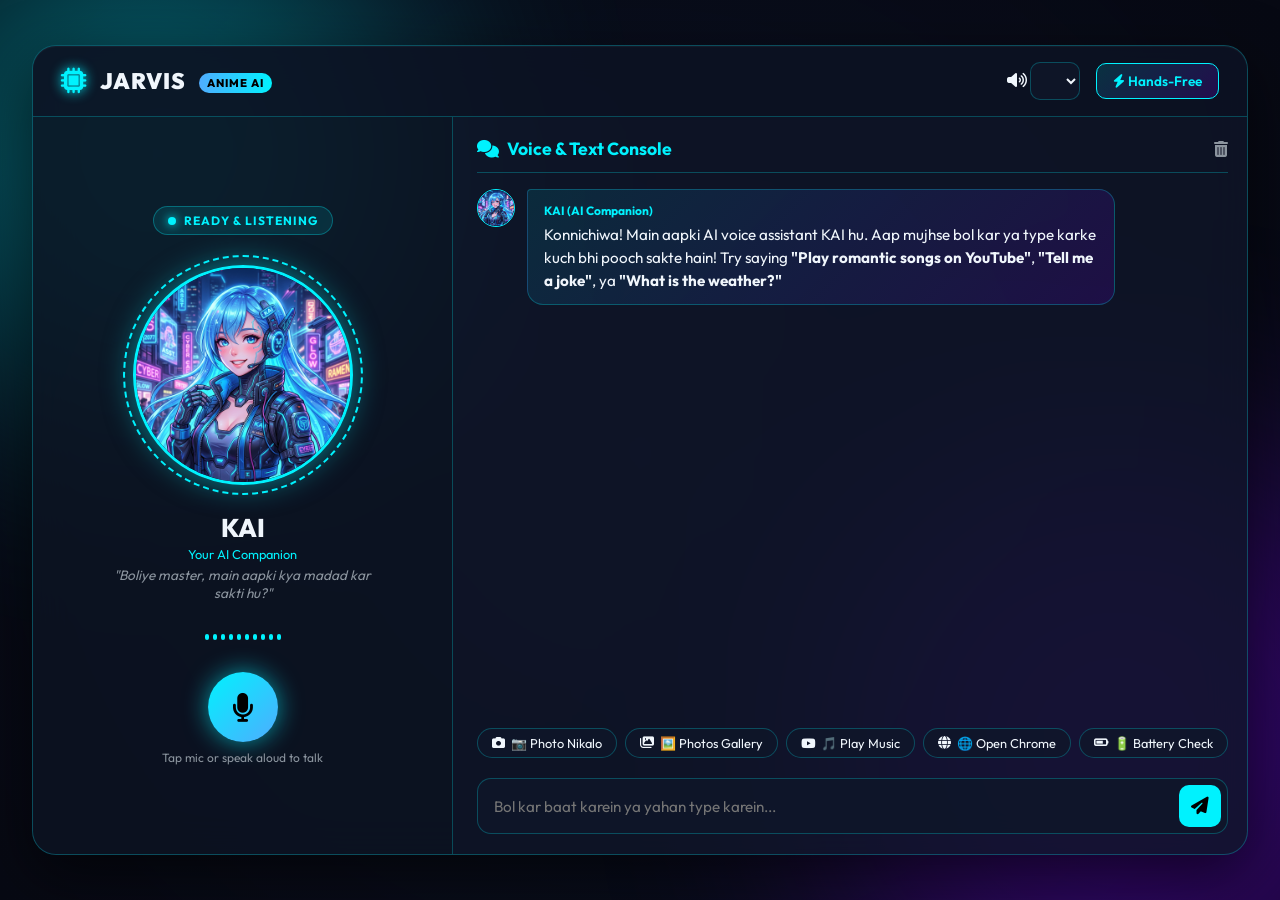
==== commit 0cc1b7ca: "Add native Hindi speech recognition, Indian Girl Voice output and full laptop system execution engin" ====
--- a/web_ui/index.html
+++ b/web_ui/index.html
@@ -88,11 +88,11 @@
 
                 <!-- Quick Action Chips -->
                 <div class="quick-chips">
-                    <button class="chip" data-cmd="Play romantic songs on YouTube"><i class="fa-brands fa-youtube"></i> Play Music</button>
-                    <button class="chip" data-cmd="Tell me a joke"><i class="fa-solid fa-laugh"></i> Tell a Joke</button>
-                    <button class="chip" data-cmd="Give me a motivational quote"><i class="fa-solid fa-quote-left"></i> Motivation</button>
-                    <button class="chip" data-cmd="What is the weather today?"><i class="fa-solid fa-cloud-sun"></i> Weather</button>
-                    <button class="chip" data-cmd="What time is it?"><i class="fa-solid fa-clock"></i> Time</button>
+                    <button class="chip" data-cmd="Photo nikal ke dikhao"><i class="fa-solid fa-camera"></i> 📷 Photo Nikalo</button>
+                    <button class="chip" data-cmd="Photos gallery open karo"><i class="fa-solid fa-images"></i> 🖼️ Photos Gallery</button>
+                    <button class="chip" data-cmd="Play romantic songs on YouTube"><i class="fa-brands fa-youtube"></i> 🎵 Play Music</button>
+                    <button class="chip" data-cmd="Open Chrome"><i class="fa-solid fa-globe"></i> 🌐 Open Chrome</button>
+                    <button class="chip" data-cmd="Check battery status"><i class="fa-solid fa-battery-three-quarters"></i> 🔋 Battery Check</button>
                 </div>
 
                 <!-- Input Controls -->
